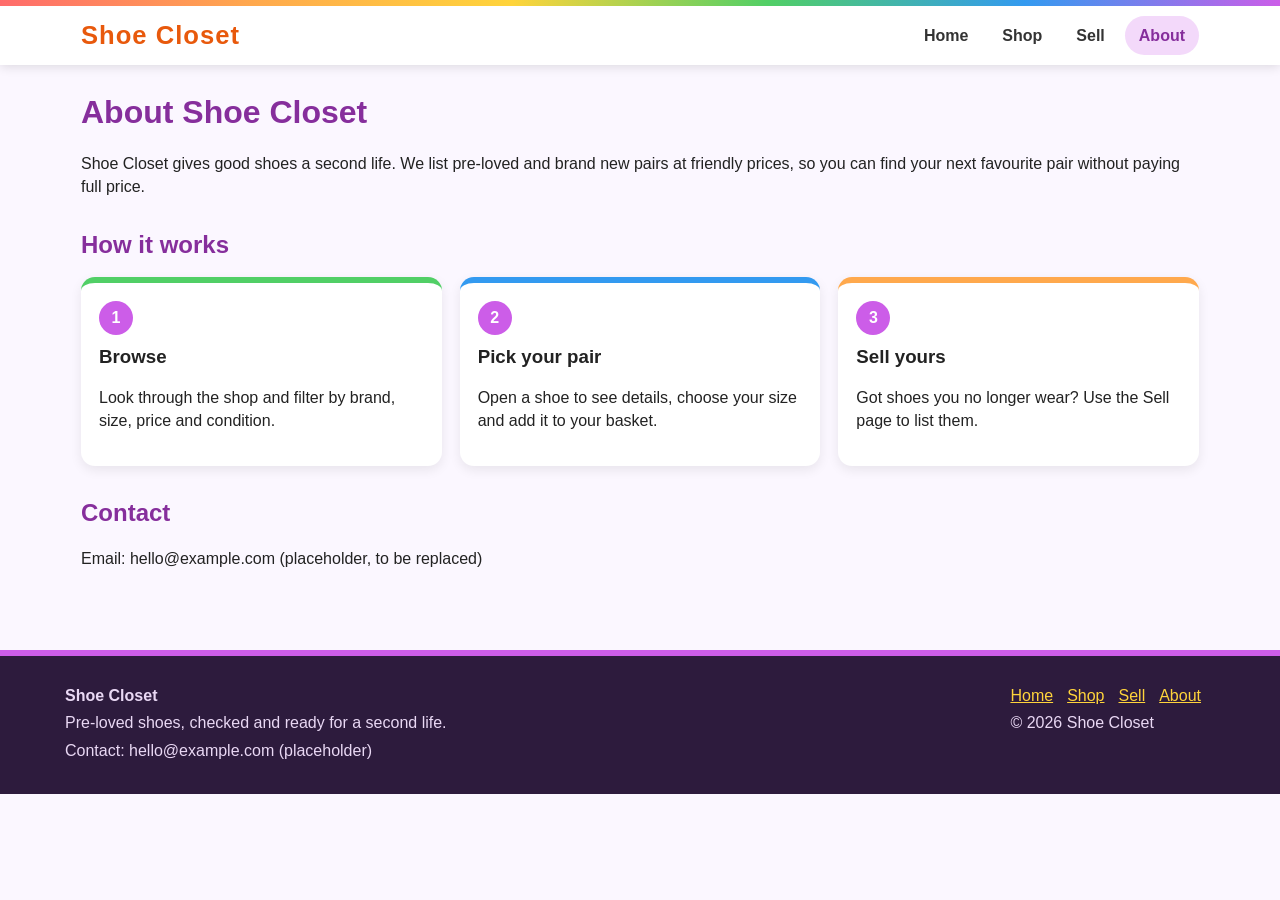
==== about.html @ 888c4c5b "Rebuild as a multi-page shoe shop with placeholder images Co-Authored-By: Claude Haiku 5.5 <noreply@" ====
<!DOCTYPE html>
<html lang="en">
<head>
  <meta charset="utf-8">
  <meta name="viewport" content="width=device-width, initial-scale=1">
  <title>About - Shoe Closet</title>
  <link rel="stylesheet" href="styles.css">
</head>
<body>
  <header class="site-header">
    <nav class="nav">
      <a class="logo" href="index.html">Shoe Closet</a>
      <ul>
        <li><a class="link" href="index.html">Home</a></li>
        <li><a class="link" href="shop.html">Shop</a></li>
        <li><a class="link" href="sell.html">Sell</a></li>
        <li><a class="link active" href="about.html">About</a></li>
      </ul>
    </nav>
  </header>

  <main class="wrap">
    <h1 class="page-title">About Shoe Closet</h1>
    <p>Shoe Closet gives good shoes a second life. We list pre-loved and brand new pairs at friendly prices, so you can find your next favourite pair without paying full price.</p>

    <h2 class="section">How it works</h2>
    <div class="steps">
      <div class="step"><span class="num">1</span><h3>Browse</h3><p>Look through the shop and filter by brand, size, price and condition.</p></div>
      <div class="step"><span class="num">2</span><h3>Pick your pair</h3><p>Open a shoe to see details, choose your size and add it to your basket.</p></div>
      <div class="step"><span class="num">3</span><h3>Sell yours</h3><p>Got shoes you no longer wear? Use the Sell page to list them.</p></div>
    </div>

    <h2 class="section">Contact</h2>
    <p>Email: hello@example.com (placeholder, to be replaced)</p>
  </main>

  <footer class="site-footer">
    <div class="inner">
      <div>
        <strong>Shoe Closet</strong>
        <p>Pre-loved shoes, checked and ready for a second life.</p>
        <p>Contact: hello@example.com (placeholder)</p>
      </div>
      <div>
        <a href="index.html">Home</a><a href="shop.html">Shop</a><a href="sell.html">Sell</a><a href="about.html">About</a>
        <p>&copy; 2026 Shoe Closet</p>
      </div>
    </div>
  </footer>

  <script src="shoes.js"></script>
</body>
</html>
---- styles.css ----
/* Shoe Closet - one stylesheet for every page. Bright, playful, shop-like. */
* { box-sizing: border-box; }
body { margin: 0; font-family: "Trebuchet MS", Arial, Helvetica, sans-serif; background: #fbf7ff; color: #222; line-height: 1.45; }
a { color: #862e9c; }
img { max-width: 100%; display: block; }
.wrap { max-width: 1150px; margin: 0 auto; padding: 24px 16px; }

/* Sticky top nav with rainbow strip */
.site-header { position: sticky; top: 0; z-index: 10; background: #fff; box-shadow: 0 2px 10px rgba(0,0,0,.12); border-top: 6px solid transparent; border-image: linear-gradient(90deg, #ff6b6b, #ffa94d, #ffd43b, #51cf66, #339af0, #cc5de8) 1; }
.nav { max-width: 1150px; margin: 0 auto; padding: 10px 16px; display: flex; align-items: center; justify-content: space-between; flex-wrap: wrap; gap: 8px; }
.logo { font-size: 1.6rem; font-weight: bold; text-decoration: none; color: #e8590c; letter-spacing: 1px; }
.nav ul { list-style: none; margin: 0; padding: 0; display: flex; gap: 6px; flex-wrap: wrap; }
.nav a.link { display: block; padding: 8px 14px; border-radius: 999px; text-decoration: none; color: #333; font-weight: bold; }
.nav a.link:hover, .nav a.active { background: #f3d9fa; color: #862e9c; }

/* Buttons */
.btn { display: inline-block; font: inherit; font-weight: bold; padding: 12px 26px; border: none; border-radius: 999px; background: linear-gradient(120deg, #ff6b6b, #cc5de8); color: #fff; text-decoration: none; cursor: pointer; box-shadow: 0 3px 8px rgba(0,0,0,.2); }
.btn:hover { transform: scale(1.04); }
.btn.light { background: #fff; color: #c2255c; }
.btn.green { background: #2b8a3e; }

/* Hero */
.hero { background: linear-gradient(120deg, #ff6b6b, #ffa94d, #ffd43b, #51cf66, #339af0, #cc5de8); color: #fff; text-align: center; padding: 70px 16px; }
.hero h1 { margin: 0 0 10px; font-size: 2.8rem; text-shadow: 2px 3px 0 rgba(0,0,0,.2); }
.hero p { margin: 0 0 22px; font-size: 1.2rem; }
.page-title { margin: 0 0 6px; color: #862e9c; }

/* Category tiles */
.tiles { display: grid; grid-template-columns: repeat(5, 1fr); gap: 14px; }
.tile { display: block; text-align: center; padding: 26px 8px; border-radius: 16px; color: #fff; font-weight: bold; font-size: 1.15rem; text-decoration: none; box-shadow: 0 4px 12px rgba(0,0,0,.12); }
.tile:hover { transform: translateY(-4px); }
.tile:nth-child(1) { background: #ff6b6b; } .tile:nth-child(2) { background: #ffa94d; }
.tile:nth-child(3) { background: #cc5de8; } .tile:nth-child(4) { background: #339af0; } .tile:nth-child(5) { background: #51cf66; }
h2.section { color: #862e9c; margin: 30px 0 14px; }

/* Cards */
.grid { display: grid; grid-template-columns: repeat(auto-fill, minmax(220px, 1fr)); gap: 20px; }
.card { display: block; background: #fff; border-top: 6px solid #ff6b6b; border-radius: 14px; padding: 12px; text-decoration: none; color: inherit; box-shadow: 0 4px 12px rgba(0,0,0,.08); transition: box-shadow .2s, transform .2s; }
.card:nth-child(4n+2) { border-top-color: #ffa94d; } .card:nth-child(4n+3) { border-top-color: #51cf66; } .card:nth-child(4n+4) { border-top-color: #339af0; }
.card:hover { box-shadow: 0 12px 24px rgba(0,0,0,.18); transform: translateY(-4px); }
.card .photo { aspect-ratio: 4 / 3; border-radius: 10px; overflow: hidden; background: #eee; }
.photo img { width: 100%; height: 100%; object-fit: cover; }
.card h3 { margin: 10px 0 2px; font-size: 1.02rem; color: #333; }
.card p { margin: 2px 0; font-size: .9rem; color: #555; }
.brand { color: #e8590c !important; font-weight: bold; }
.price { display: inline-block; margin-top: 6px; padding: 3px 12px; border-radius: 999px; background: #d3f9d8; color: #2b8a3e; font-weight: bold; font-size: 1.1rem; }
.badge { display: inline-block; padding: 2px 10px; border-radius: 999px; background: #e7f5ff; color: #1971c2; font-size: .85rem; font-weight: bold; }

/* Shop layout */
.shop { display: grid; grid-template-columns: 240px 1fr; gap: 24px; align-items: start; }
.filters { background: #fff; padding: 16px; border-radius: 14px; box-shadow: 0 4px 12px rgba(0,0,0,.08); border-top: 6px solid #cc5de8; }
.filters h3 { margin: 0 0 6px; }
.filters fieldset { border: none; padding: 0; margin: 0 0 16px; }
.filters legend { font-weight: bold; color: #862e9c; margin-bottom: 4px; padding: 0; }
.filters label { display: block; padding: 2px 0; }
.filters select, .filters input[type=range], .sortbar select { width: 100%; font: inherit; padding: 6px; }
.filters button { font: inherit; width: 100%; padding: 8px; border-radius: 999px; border: 2px solid #cc5de8; background: #fff; color: #862e9c; font-weight: bold; cursor: pointer; }
.sortbar { display: flex; justify-content: space-between; align-items: center; gap: 12px; margin-bottom: 14px; }
.sortbar select { width: auto; }
.empty { padding: 30px; background: #fff; border-radius: 14px; text-align: center; grid-column: 1 / -1; }

/* Product page */
.product { display: grid; grid-template-columns: 1fr 1fr; gap: 30px; }
.product .photo.big { aspect-ratio: 4 / 3; border-radius: 16px; overflow: hidden; box-shadow: 0 4px 16px rgba(0,0,0,.12); }
.product h1 { margin: 6px 0; color: #333; }
.product .price { font-size: 1.6rem; }
.sizes { display: flex; flex-wrap: wrap; gap: 8px; margin: 8px 0 18px; }
.size-btn { font: inherit; padding: 8px 14px; border: 2px solid #ccc; background: #fff; border-radius: 10px; cursor: pointer; }
.size-btn.selected { border-color: #862e9c; background: #f3d9fa; color: #862e9c; font-weight: bold; }
.note { font-size: .9rem; color: #666; }
.trust { list-style: none; padding: 0; margin: 18px 0 0; color: #2b8a3e; font-weight: bold; }

/* Info strips and steps */
.steps { display: grid; grid-template-columns: repeat(3, 1fr); gap: 18px; }
.step { background: #fff; padding: 18px; border-radius: 14px; border-top: 6px solid #51cf66; box-shadow: 0 4px 12px rgba(0,0,0,.08); }
.step:nth-child(2) { border-top-color: #339af0; } .step:nth-child(3) { border-top-color: #ffa94d; }
.step .num { display: inline-block; width: 34px; height: 34px; line-height: 34px; text-align: center; border-radius: 50%; background: #cc5de8; color: #fff; font-weight: bold; }

/* Sell form */
.add-form { display: grid; gap: 12px; max-width: 520px; background: #fff; padding: 22px; border-radius: 16px; box-shadow: 0 4px 12px rgba(0,0,0,.08); border-top: 6px solid #ffa94d; }
.add-form label { display: grid; gap: 4px; font-weight: bold; color: #862e9c; }
.add-form input, .add-form select, .add-form textarea, #output { font: inherit; padding: 8px; border: 2px solid #d0bfff; border-radius: 8px; }
#output { width: 100%; font-family: Consolas, monospace; }
#result { max-width: 520px; margin-top: 20px; }

/* Footer */
.site-footer { margin-top: 40px; background: #2d1b3d; color: #e9d8f4; padding: 28px 16px; border-top: 6px solid #cc5de8; }
.site-footer .inner { max-width: 1150px; margin: 0 auto; display: flex; flex-wrap: wrap; gap: 24px; justify-content: space-between; }
.site-footer a { color: #ffd43b; margin-right: 14px; }
.site-footer p { margin: 4px 0; }

/* Phones: sidebar stacks above the grid */
@media (max-width: 760px) {
  .shop, .product, .steps { grid-template-columns: 1fr; }
  .tiles { grid-template-columns: repeat(2, 1fr); }
  .hero h1 { font-size: 2rem; }
  .nav { justify-content: center; }
}

/* Extras */
.add-form .check { display: flex; align-items: center; gap: 8px; }
.add-form .check input { width: auto; }
.card .photo { display: flex; align-items: center; justify-content: center; }
.product .photo.big { background: #eee; }
.hero .btn.light { font-size: 1.1rem; }
.sortbar label { display: flex; align-items: center; gap: 8px; }
.card p.price { display: inline-block; }
.step h3 { margin: 8px 0 4px; }
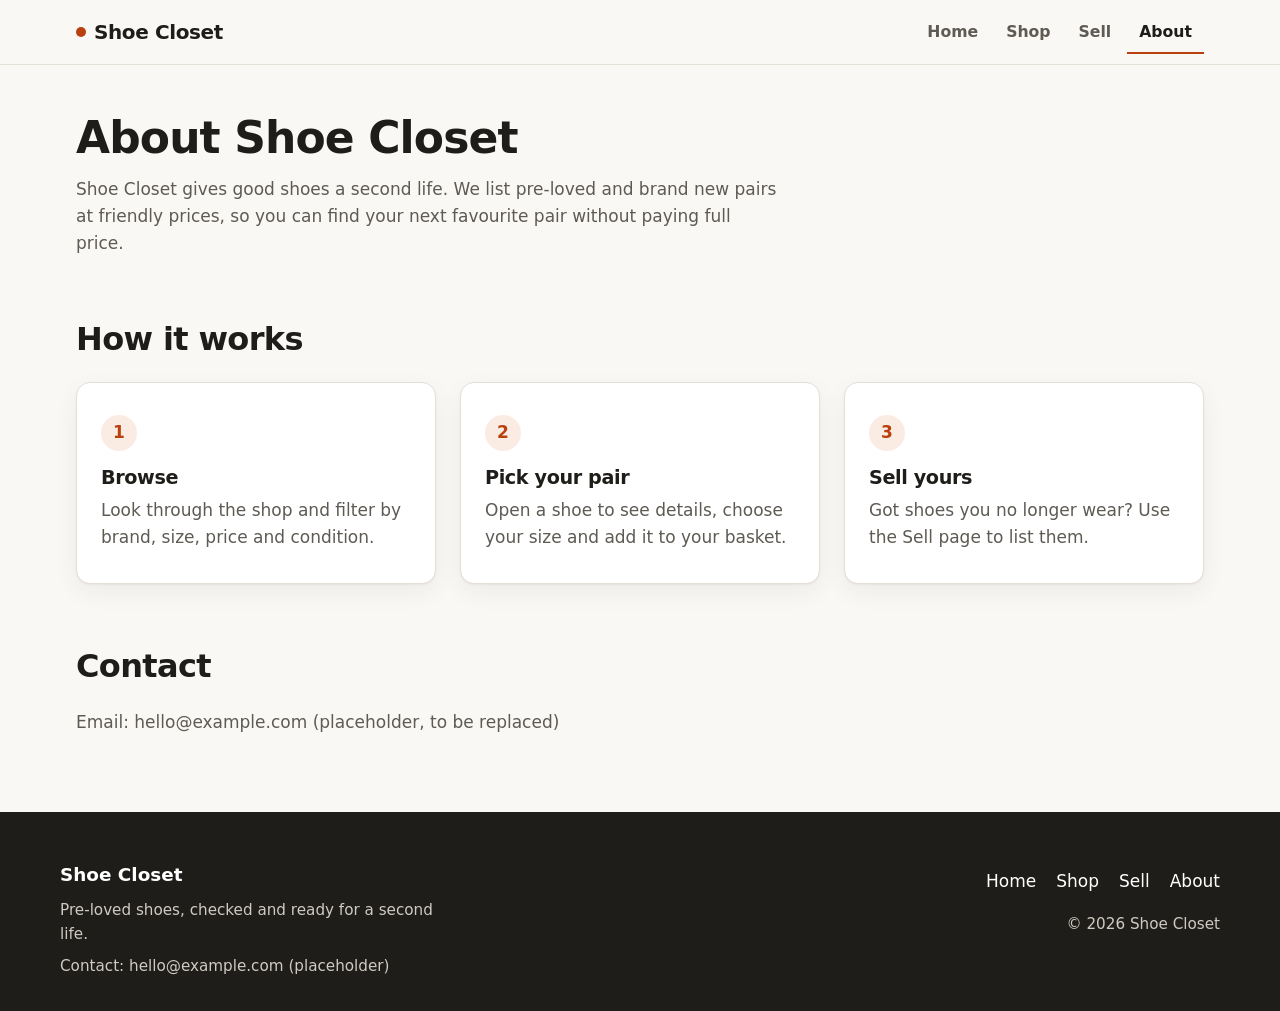
==== commit 92c41390: "Redesign Shoe Closet with a calmer, UI-friendly look Co-Authored-By: Claude Haiku 5.5 <noreply@anthr" ====
--- a/about.html
+++ b/about.html
@@ -4,6 +4,9 @@
   <meta charset="utf-8">
   <meta name="viewport" content="width=device-width, initial-scale=1">
   <title>About - Shoe Closet</title>
+  <link rel="icon" href="data:image/svg+xml,%3Csvg xmlns=%27http://www.w3.org/2000/svg%27 viewBox=%270 0 32 32%27%3E%3Ccircle cx=%2716%27 cy=%2716%27 r=%2712%27 fill=%27%23b9400f%27/%3E%3C/svg%3E">
+  <meta name="theme-color" content="#faf8f5">
+  <meta name="description" content="How Shoe Closet works and how to get in touch.">
   <link rel="stylesheet" href="styles.css">
 </head>
 <body>
--- a/styles.css
+++ b/styles.css
@@ -1,108 +1,194 @@
-/* Shoe Closet - one stylesheet for every page. Bright, playful, shop-like. */
+/* Shoe Closet - one stylesheet for every page.
+   Calm and professional: warm neutral base, one terracotta accent, system fonts (works offline). */
+:root {
+  --bg: #faf8f5;
+  --surface: #ffffff;
+  --sunken: #f1ede7;
+  --text: #1f1d1a;
+  --muted: #5e5a54;
+  --border: #e4dfd7;
+  --accent: #b9400f;
+  --accent-hover: #9a3409;
+  --accent-soft: #fbece3;
+  --dark: #1f1d1a;
+  --radius: 14px;
+  --shadow: 0 1px 2px rgb(31 29 26 / .05), 0 8px 24px rgb(31 29 26 / .06);
+  --font: system-ui, -apple-system, "Segoe UI", Roboto, "Helvetica Neue", Arial, sans-serif;
+}
+@media (prefers-color-scheme: dark) {
+  :root {
+    --bg: #151412; --surface: #1e1c1a; --sunken: #262421; --text: #f3f0ea; --muted: #b3ada3;
+    --border: #36332f; --accent: #e8743f; --accent-hover: #f08a5b; --accent-soft: #3a241a;
+    --shadow: 0 1px 2px rgb(0 0 0 / .3), 0 8px 24px rgb(0 0 0 / .3);
+  }
+  .btn, .btn.green { color: #1a0f08; }
+  .site-footer { background: #0e0d0c; }
+}
+
 * { box-sizing: border-box; }
-body { margin: 0; font-family: "Trebuchet MS", Arial, Helvetica, sans-serif; background: #fbf7ff; color: #222; line-height: 1.45; }
-a { color: #862e9c; }
+html { -webkit-text-size-adjust: 100%; }
+body { margin: 0; font-family: var(--font); font-size: 1.0625rem; line-height: 1.6; background: var(--bg); color: var(--text); }
+h1, h2, h3 { line-height: 1.15; letter-spacing: -.02em; margin: 0; }
+p { margin: 0 0 12px; }
+a { color: var(--accent); }
 img { max-width: 100%; display: block; }
-.wrap { max-width: 1150px; margin: 0 auto; padding: 24px 16px; }
+code { background: var(--sunken); padding: 2px 6px; border-radius: 6px; font-size: .92em; }
+:focus-visible { outline: 3px solid var(--accent); outline-offset: 2px; border-radius: 6px; }
 
-/* Sticky top nav with rainbow strip */
-.site-header { position: sticky; top: 0; z-index: 10; background: #fff; box-shadow: 0 2px 10px rgba(0,0,0,.12); border-top: 6px solid transparent; border-image: linear-gradient(90deg, #ff6b6b, #ffa94d, #ffd43b, #51cf66, #339af0, #cc5de8) 1; }
-.nav { max-width: 1150px; margin: 0 auto; padding: 10px 16px; display: flex; align-items: center; justify-content: space-between; flex-wrap: wrap; gap: 8px; }
-.logo { font-size: 1.6rem; font-weight: bold; text-decoration: none; color: #e8590c; letter-spacing: 1px; }
-.nav ul { list-style: none; margin: 0; padding: 0; display: flex; gap: 6px; flex-wrap: wrap; }
-.nav a.link { display: block; padding: 8px 14px; border-radius: 999px; text-decoration: none; color: #333; font-weight: bold; }
-.nav a.link:hover, .nav a.active { background: #f3d9fa; color: #862e9c; }
+.wrap { max-width: 1160px; margin: 0 auto; padding: 48px 16px 64px; }
+.wrap > p { max-width: 65ch; color: var(--muted); }
+
+/* Header */
+.site-header { position: sticky; top: 0; z-index: 10; background: color-mix(in srgb, var(--bg) 88%, transparent); -webkit-backdrop-filter: blur(12px); backdrop-filter: blur(12px); border-bottom: 1px solid var(--border); }
+.nav { max-width: 1160px; margin: 0 auto; padding: 8px 16px; min-height: 64px; display: flex; align-items: center; justify-content: space-between; gap: 12px; }
+.logo { font-size: 1.25rem; font-weight: 700; text-decoration: none; color: var(--text); letter-spacing: -.02em; display: inline-flex; align-items: center; gap: 8px; min-height: 44px; }
+.logo::before { content: ""; width: 10px; height: 10px; border-radius: 50%; background: var(--accent); }
+.nav ul { list-style: none; margin: 0; padding: 0; display: flex; gap: 4px; }
+.nav a.link { display: flex; align-items: center; min-height: 44px; padding: 0 12px; border-radius: 10px; text-decoration: none; color: var(--muted); font-weight: 600; font-size: .98rem; transition: color .2s, background .2s; }
+.nav a.link:hover { color: var(--text); background: var(--sunken); }
+.nav a.active { color: var(--text); box-shadow: inset 0 -2px 0 var(--accent); border-radius: 0; }
 
 /* Buttons */
-.btn { display: inline-block; font: inherit; font-weight: bold; padding: 12px 26px; border: none; border-radius: 999px; background: linear-gradient(120deg, #ff6b6b, #cc5de8); color: #fff; text-decoration: none; cursor: pointer; box-shadow: 0 3px 8px rgba(0,0,0,.2); }
-.btn:hover { transform: scale(1.04); }
-.btn.light { background: #fff; color: #c2255c; }
-.btn.green { background: #2b8a3e; }
+.btn { display: inline-flex; align-items: center; justify-content: center; min-height: 48px; font: inherit; font-weight: 600; padding: 12px 24px; border: 1px solid transparent; border-radius: 10px; background: var(--accent); color: #fff; text-decoration: none; cursor: pointer; transition: all .2s ease; }
+.btn:hover { background: var(--accent-hover); transform: translateY(-1px); }
+.btn.green { background: var(--accent); }
+.btn.light { background: var(--accent); }
+.btn.ghost { background: transparent; color: var(--text); border-color: var(--border); }
+.btn.ghost:hover { background: var(--sunken); }
 
 /* Hero */
-.hero { background: linear-gradient(120deg, #ff6b6b, #ffa94d, #ffd43b, #51cf66, #339af0, #cc5de8); color: #fff; text-align: center; padding: 70px 16px; }
-.hero h1 { margin: 0 0 10px; font-size: 2.8rem; text-shadow: 2px 3px 0 rgba(0,0,0,.2); }
-.hero p { margin: 0 0 22px; font-size: 1.2rem; }
-.page-title { margin: 0 0 6px; color: #862e9c; }
+.hero { max-width: 1160px; margin: 0 auto; padding: 64px 16px; display: grid; grid-template-columns: 1.1fr .9fr; gap: 48px; align-items: center; }
+.hero-text { max-width: 540px; }
+.eyebrow { display: inline-block; margin-bottom: 16px; padding: 4px 12px; border-radius: 999px; background: var(--accent-soft); color: var(--accent); font-size: .85rem; font-weight: 600; }
+.hero h1 { font-size: clamp(2.5rem, 6vw, 4.25rem); letter-spacing: -.03em; margin-bottom: 16px; }
+.hero p { font-size: 1.2rem; color: var(--muted); margin-bottom: 32px; max-width: 46ch; }
+.hero-actions { display: flex; flex-wrap: wrap; gap: 12px; }
+.hero-visual { background: var(--sunken); border: 1px solid var(--border); border-radius: 24px; aspect-ratio: 1 / 1; display: flex; align-items: center; justify-content: center; overflow: hidden; }
+.hero-visual img { width: 100%; height: 100%; object-fit: cover; }
+
+/* Trust strip */
+.trust-strip { border-block: 1px solid var(--border); background: var(--surface); }
+.trust-strip ul { max-width: 1160px; margin: 0 auto; padding: 24px 16px; list-style: none; display: grid; grid-template-columns: repeat(3, 1fr); gap: 24px; }
+.trust-strip li { display: flex; flex-direction: column; font-size: .95rem; color: var(--muted); }
+.trust-strip strong { color: var(--text); font-size: 1rem; }
+
+.page-title { font-size: clamp(2rem, 4.5vw, 2.75rem); margin: 0 0 12px; }
+h2.section { font-size: clamp(1.5rem, 3vw, 2rem); margin: 64px 0 24px; }
+.wrap > h2.section:first-child { margin-top: 0; }
 
 /* Category tiles */
-.tiles { display: grid; grid-template-columns: repeat(5, 1fr); gap: 14px; }
-.tile { display: block; text-align: center; padding: 26px 8px; border-radius: 16px; color: #fff; font-weight: bold; font-size: 1.15rem; text-decoration: none; box-shadow: 0 4px 12px rgba(0,0,0,.12); }
-.tile:hover { transform: translateY(-4px); }
-.tile:nth-child(1) { background: #ff6b6b; } .tile:nth-child(2) { background: #ffa94d; }
-.tile:nth-child(3) { background: #cc5de8; } .tile:nth-child(4) { background: #339af0; } .tile:nth-child(5) { background: #51cf66; }
-h2.section { color: #862e9c; margin: 30px 0 14px; }
+.tiles { display: grid; grid-template-columns: repeat(5, 1fr); gap: 16px; }
+.tile { display: flex; align-items: center; justify-content: space-between; min-height: 72px; padding: 16px 20px; background: var(--surface); border: 1px solid var(--border); border-radius: var(--radius); color: var(--text); font-weight: 600; text-decoration: none; transition: all .2s ease; }
+.tile::after { content: "\2192"; color: var(--accent); transition: transform .2s; }
+.tile:hover { border-color: var(--accent); box-shadow: var(--shadow); transform: translateY(-2px); }
+.tile:hover::after { transform: translateX(3px); }
 
-/* Cards */
-.grid { display: grid; grid-template-columns: repeat(auto-fill, minmax(220px, 1fr)); gap: 20px; }
-.card { display: block; background: #fff; border-top: 6px solid #ff6b6b; border-radius: 14px; padding: 12px; text-decoration: none; color: inherit; box-shadow: 0 4px 12px rgba(0,0,0,.08); transition: box-shadow .2s, transform .2s; }
-.card:nth-child(4n+2) { border-top-color: #ffa94d; } .card:nth-child(4n+3) { border-top-color: #51cf66; } .card:nth-child(4n+4) { border-top-color: #339af0; }
-.card:hover { box-shadow: 0 12px 24px rgba(0,0,0,.18); transform: translateY(-4px); }
-.card .photo { aspect-ratio: 4 / 3; border-radius: 10px; overflow: hidden; background: #eee; }
+/* Cards (markup is built by script.js) */
+.grid { display: grid; grid-template-columns: repeat(auto-fill, minmax(230px, 1fr)); gap: 24px; }
+.card { display: flex; flex-direction: column; background: var(--surface); border: 1px solid var(--border); border-radius: var(--radius); padding: 12px 12px 16px; text-decoration: none; color: inherit; box-shadow: var(--shadow); transition: transform .2s ease, border-color .2s ease; }
+.card:hover { transform: translateY(-3px); border-color: var(--accent); }
+.card .photo { order: 0; aspect-ratio: 4 / 3; border-radius: 10px; overflow: hidden; background: var(--sunken); display: flex; align-items: center; justify-content: center; color: var(--muted); font-size: .9rem; margin-bottom: 12px; }
 .photo img { width: 100%; height: 100%; object-fit: cover; }
-.card h3 { margin: 10px 0 2px; font-size: 1.02rem; color: #333; }
-.card p { margin: 2px 0; font-size: .9rem; color: #555; }
-.brand { color: #e8590c !important; font-weight: bold; }
-.price { display: inline-block; margin-top: 6px; padding: 3px 12px; border-radius: 999px; background: #d3f9d8; color: #2b8a3e; font-weight: bold; font-size: 1.1rem; }
-.badge { display: inline-block; padding: 2px 10px; border-radius: 999px; background: #e7f5ff; color: #1971c2; font-size: .85rem; font-weight: bold; }
+.card .brand { order: 1; margin: 0 4px 2px; font-size: .78rem; text-transform: uppercase; letter-spacing: .08em; color: var(--muted); font-weight: 600; }
+.card h3 { order: 2; margin: 0 4px 4px; font-size: 1.05rem; letter-spacing: -.01em; color: var(--text); }
+.card p { order: 3; margin: 0 4px; font-size: .9rem; color: var(--muted); }
+.card p.price { order: 4; margin: 12px 4px 0; padding: 0; background: none; color: var(--text); font-size: 1.3rem; font-weight: 700; }
+.brand { font-weight: 600; }
+
+.badge { display: inline-block; padding: 4px 12px; border-radius: 999px; background: var(--accent-soft); color: var(--accent); font-size: .85rem; font-weight: 600; }
 
 /* Shop layout */
-.shop { display: grid; grid-template-columns: 240px 1fr; gap: 24px; align-items: start; }
-.filters { background: #fff; padding: 16px; border-radius: 14px; box-shadow: 0 4px 12px rgba(0,0,0,.08); border-top: 6px solid #cc5de8; }
-.filters h3 { margin: 0 0 6px; }
-.filters fieldset { border: none; padding: 0; margin: 0 0 16px; }
-.filters legend { font-weight: bold; color: #862e9c; margin-bottom: 4px; padding: 0; }
-.filters label { display: block; padding: 2px 0; }
-.filters select, .filters input[type=range], .sortbar select { width: 100%; font: inherit; padding: 6px; }
-.filters button { font: inherit; width: 100%; padding: 8px; border-radius: 999px; border: 2px solid #cc5de8; background: #fff; color: #862e9c; font-weight: bold; cursor: pointer; }
-.sortbar { display: flex; justify-content: space-between; align-items: center; gap: 12px; margin-bottom: 14px; }
-.sortbar select { width: auto; }
-.empty { padding: 30px; background: #fff; border-radius: 14px; text-align: center; grid-column: 1 / -1; }
+.shop { display: grid; grid-template-columns: 260px 1fr; gap: 32px; align-items: start; margin-top: 32px; }
+.filters { position: sticky; top: 84px; background: var(--surface); padding: 24px; border-radius: var(--radius); border: 1px solid var(--border); }
+.filters h3 { font-size: 1.1rem; margin: 0 0 16px; }
+.filters fieldset { border: 0; border-top: 1px solid var(--border); padding: 16px 0 0; margin: 0 0 16px; min-width: 0; }
+.filters legend { font-weight: 600; font-size: .85rem; text-transform: uppercase; letter-spacing: .06em; color: var(--muted); padding: 0 8px 0 0; float: left; width: 100%; margin-bottom: 8px; }
+.filters legend + * { clear: both; }
+.filters label { display: flex; align-items: center; gap: 8px; min-height: 36px; cursor: pointer; }
+.filters input[type=checkbox], .add-form .check input { width: 18px; height: 18px; accent-color: var(--accent); flex: none; }
+.filters input[type=range] { width: 100%; accent-color: var(--accent); }
+select, .add-form input, .add-form textarea, #output { font: inherit; color: var(--text); background: var(--surface); border: 1px solid var(--border); border-radius: 10px; padding: 10px 12px; min-height: 44px; }
+.filters select { width: 100%; }
+.filters button { font: inherit; font-weight: 600; width: 100%; min-height: 44px; border-radius: 10px; border: 1px solid var(--border); background: transparent; color: var(--text); cursor: pointer; transition: all .2s; }
+.filters button:hover { background: var(--sunken); }
+.sortbar { display: flex; justify-content: space-between; align-items: center; gap: 12px; margin-bottom: 24px; padding-bottom: 16px; border-bottom: 1px solid var(--border); }
+#count { font-weight: 600; }
+.sortbar label { display: flex; align-items: center; gap: 8px; color: var(--muted); font-size: .95rem; }
+.empty { padding: 48px 24px; background: var(--surface); border: 1px dashed var(--border); border-radius: var(--radius); text-align: center; grid-column: 1 / -1; color: var(--muted); }
 
 /* Product page */
-.product { display: grid; grid-template-columns: 1fr 1fr; gap: 30px; }
-.product .photo.big { aspect-ratio: 4 / 3; border-radius: 16px; overflow: hidden; box-shadow: 0 4px 16px rgba(0,0,0,.12); }
-.product h1 { margin: 6px 0; color: #333; }
-.product .price { font-size: 1.6rem; }
-.sizes { display: flex; flex-wrap: wrap; gap: 8px; margin: 8px 0 18px; }
-.size-btn { font: inherit; padding: 8px 14px; border: 2px solid #ccc; background: #fff; border-radius: 10px; cursor: pointer; }
-.size-btn.selected { border-color: #862e9c; background: #f3d9fa; color: #862e9c; font-weight: bold; }
-.note { font-size: .9rem; color: #666; }
-.trust { list-style: none; padding: 0; margin: 18px 0 0; color: #2b8a3e; font-weight: bold; }
+.product { display: grid; grid-template-columns: 1.1fr .9fr; gap: 48px; align-items: start; }
+.product .photo.big { aspect-ratio: 4 / 3; border-radius: 20px; overflow: hidden; background: var(--sunken); border: 1px solid var(--border); display: flex; align-items: center; justify-content: center; color: var(--muted); }
+.product .brand { margin: 0 0 8px; font-size: .85rem; text-transform: uppercase; letter-spacing: .08em; color: var(--muted); }
+.product h1 { font-size: clamp(1.75rem, 4vw, 2.5rem); margin-bottom: 12px; }
+.product .price { font-size: 2rem; font-weight: 700; margin-bottom: 12px; }
+.product .info > p { color: var(--muted); }
+.product .info > p.price { color: var(--text); }
+.product .info > strong { display: block; margin-top: 24px; }
+.sizes { display: flex; flex-wrap: wrap; gap: 8px; margin: 12px 0 24px; }
+.size-btn { font: inherit; min-width: 64px; min-height: 44px; padding: 8px 16px; border: 1px solid var(--border); background: var(--surface); color: var(--text); border-radius: 10px; cursor: pointer; transition: all .2s; }
+.size-btn:hover { border-color: var(--text); }
+.size-btn.selected { border-color: var(--accent); background: var(--accent-soft); color: var(--accent); font-weight: 600; box-shadow: inset 0 0 0 1px var(--accent); }
+.product .btn { width: 100%; }
+.note { font-size: .9rem; color: var(--muted); margin-top: 8px; }
+.trust { list-style: none; padding: 24px 0 0; margin: 24px 0 0; border-top: 1px solid var(--border); color: var(--muted); display: grid; gap: 8px; font-size: .95rem; }
+#related-wrap { margin-top: 32px; }
 
-/* Info strips and steps */
-.steps { display: grid; grid-template-columns: repeat(3, 1fr); gap: 18px; }
-.step { background: #fff; padding: 18px; border-radius: 14px; border-top: 6px solid #51cf66; box-shadow: 0 4px 12px rgba(0,0,0,.08); }
-.step:nth-child(2) { border-top-color: #339af0; } .step:nth-child(3) { border-top-color: #ffa94d; }
-.step .num { display: inline-block; width: 34px; height: 34px; line-height: 34px; text-align: center; border-radius: 50%; background: #cc5de8; color: #fff; font-weight: bold; }
+/* Steps */
+.steps { display: grid; grid-template-columns: repeat(3, 1fr); gap: 24px; }
+.step { background: var(--surface); padding: 32px 24px; border-radius: var(--radius); border: 1px solid var(--border); box-shadow: var(--shadow); }
+.step .num { display: inline-flex; align-items: center; justify-content: center; width: 36px; height: 36px; border-radius: 50%; background: var(--accent-soft); color: var(--accent); font-weight: 700; margin-bottom: 16px; }
+.step h3 { font-size: 1.2rem; margin-bottom: 8px; }
+.step p { color: var(--muted); margin: 0; }
 
 /* Sell form */
-.add-form { display: grid; gap: 12px; max-width: 520px; background: #fff; padding: 22px; border-radius: 16px; box-shadow: 0 4px 12px rgba(0,0,0,.08); border-top: 6px solid #ffa94d; }
-.add-form label { display: grid; gap: 4px; font-weight: bold; color: #862e9c; }
-.add-form input, .add-form select, .add-form textarea, #output { font: inherit; padding: 8px; border: 2px solid #d0bfff; border-radius: 8px; }
-#output { width: 100%; font-family: Consolas, monospace; }
-#result { max-width: 520px; margin-top: 20px; }
+.add-form { display: grid; gap: 16px; max-width: 560px; margin-top: 32px; background: var(--surface); padding: 32px; border-radius: var(--radius); border: 1px solid var(--border); box-shadow: var(--shadow); }
+.add-form label { display: grid; gap: 6px; font-weight: 600; font-size: .95rem; }
+.add-form input, .add-form select, .add-form textarea { font-weight: 400; width: 100%; }
+.add-form input::placeholder, .add-form textarea::placeholder { color: #8a857d; }
+.add-form .check { display: flex; align-items: center; gap: 8px; }
+.add-form .check input { width: 18px; }
+#output { width: 100%; font-family: Consolas, "SF Mono", monospace; font-size: .9rem; margin: 12px 0; }
+#result { max-width: 560px; margin-top: 32px; }
+#result h2 { font-size: 1.5rem; margin-bottom: 8px; }
 
 /* Footer */
-.site-footer { margin-top: 40px; background: #2d1b3d; color: #e9d8f4; padding: 28px 16px; border-top: 6px solid #cc5de8; }
-.site-footer .inner { max-width: 1150px; margin: 0 auto; display: flex; flex-wrap: wrap; gap: 24px; justify-content: space-between; }
-.site-footer a { color: #ffd43b; margin-right: 14px; }
-.site-footer p { margin: 4px 0; }
+.site-footer { background: var(--dark); color: #cfcac2; padding: 48px 16px 32px; }
+.site-footer .inner { max-width: 1160px; margin: 0 auto; display: flex; flex-wrap: wrap; gap: 32px; justify-content: space-between; }
+.site-footer strong { color: #fff; font-size: 1.15rem; }
+.site-footer p { margin: 8px 0 0; max-width: 40ch; font-size: .95rem; }
+.site-footer a { color: #fff; margin-right: 20px; text-decoration: none; display: inline-block; padding: 8px 0; }
+.site-footer a:hover { text-decoration: underline; }
+.site-footer .inner > div:last-child { text-align: right; }
+.site-footer .inner > div:last-child a { margin: 0 0 0 20px; }
 
-/* Phones: sidebar stacks above the grid */
+@media (prefers-reduced-motion: reduce) { * { transition: none !important; } }
+
+/* Tablet and phones */
+@media (max-width: 900px) {
+  .tiles { grid-template-columns: repeat(3, 1fr); }
+  .hero { grid-template-columns: 1fr; gap: 32px; padding: 48px 16px; }
+  .hero-visual { max-width: 420px; aspect-ratio: 4 / 3; }
+}
 @media (max-width: 760px) {
-  .shop, .product, .steps { grid-template-columns: 1fr; }
+  .wrap { padding: 32px 16px 48px; }
+  .shop, .product, .steps { grid-template-columns: 1fr; gap: 24px; }
+  .filters { position: static; }
+  .trust-strip ul { grid-template-columns: 1fr; gap: 12px; }
   .tiles { grid-template-columns: repeat(2, 1fr); }
-  .hero h1 { font-size: 2rem; }
-  .nav { justify-content: center; }
+  h2.section { margin-top: 48px; }
+  .grid { grid-template-columns: repeat(2, 1fr); gap: 12px; }
+  .card { padding: 8px 8px 12px; }
+  .card h3 { font-size: .95rem; }
+  .card p { font-size: .82rem; }
+  .card p.price { font-size: 1.15rem; }
+  .add-form { padding: 20px; }
+  .site-footer .inner > div:last-child { text-align: left; }
+  .site-footer .inner > div:last-child a { margin: 0 20px 0 0; }
+  .nav a.link { padding: 0 8px; font-size: .92rem; }
+  .sortbar { flex-wrap: wrap; }
 }
-
-/* Extras */
-.add-form .check { display: flex; align-items: center; gap: 8px; }
-.add-form .check input { width: auto; }
-.card .photo { display: flex; align-items: center; justify-content: center; }
-.product .photo.big { background: #eee; }
-.hero .btn.light { font-size: 1.1rem; }
-.sortbar label { display: flex; align-items: center; gap: 8px; }
-.card p.price { display: inline-block; }
-.step h3 { margin: 8px 0 4px; }
+@media (max-width: 400px) {
+  .logo { font-size: 1.1rem; }
+  .nav a.link { padding: 0 6px; font-size: .88rem; }
+}
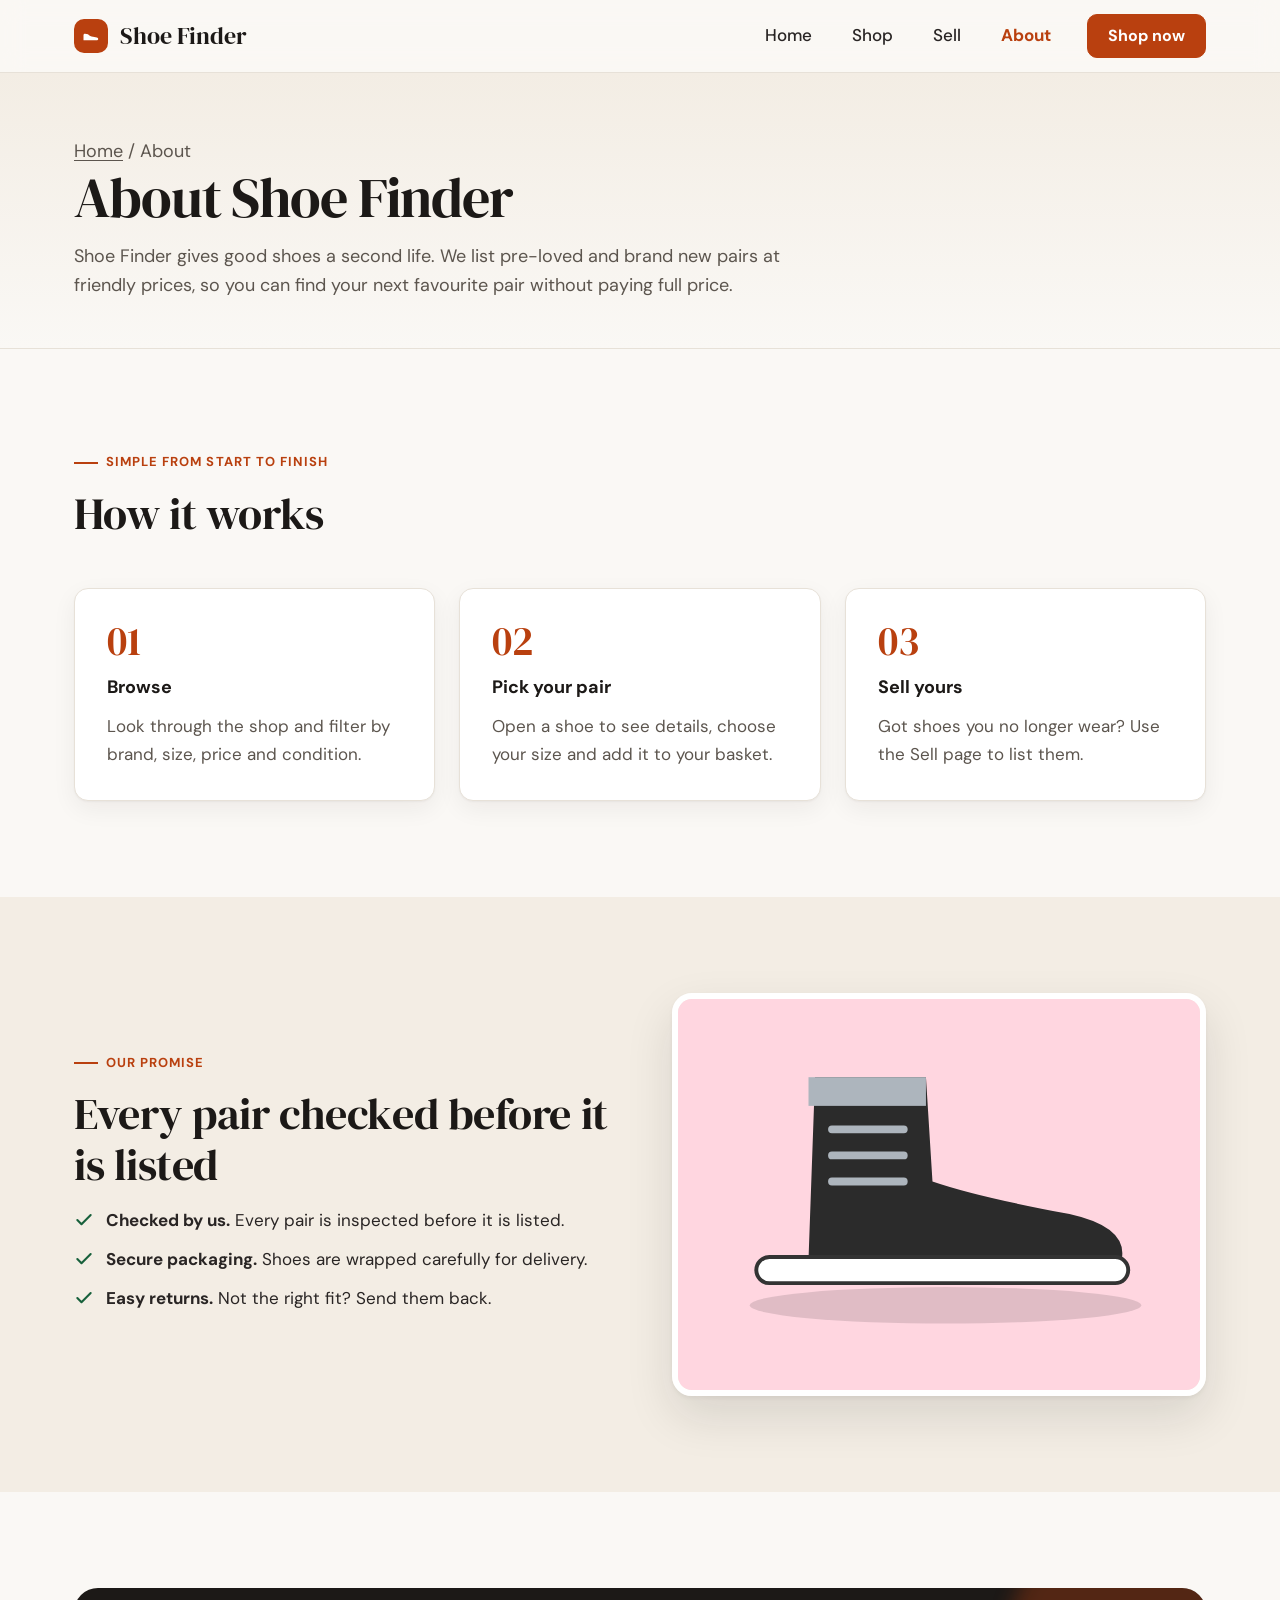
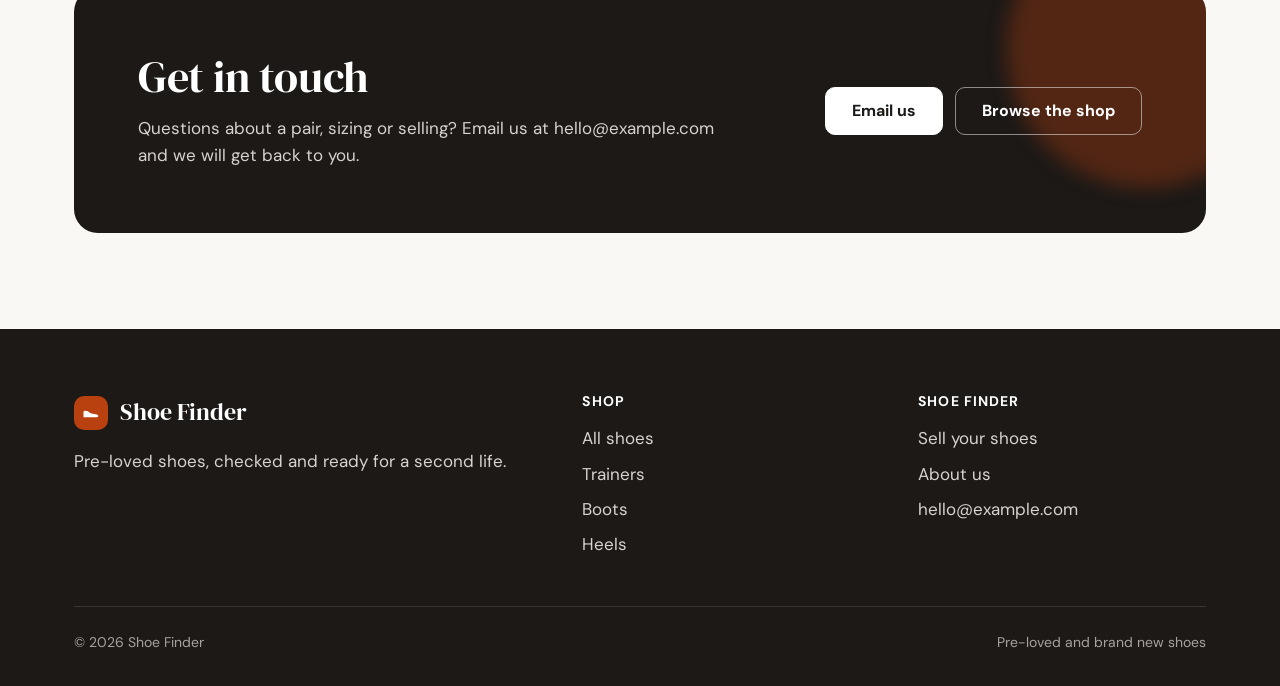
==== commit 463ffd7d: "Redesign Shoe Finder site with a professional look Co-Authored-By: Claude Haiku 5.5 <noreply@anthrop" ====
--- a/about.html
+++ b/about.html
@@ -3,54 +3,129 @@
 <head>
   <meta charset="utf-8">
   <meta name="viewport" content="width=device-width, initial-scale=1">
-  <title>About - Shoe Closet</title>
-  <link rel="icon" href="data:image/svg+xml,%3Csvg xmlns=%27http://www.w3.org/2000/svg%27 viewBox=%270 0 32 32%27%3E%3Ccircle cx=%2716%27 cy=%2716%27 r=%2712%27 fill=%27%23b9400f%27/%3E%3C/svg%3E">
+  <title>About - Shoe Finder</title>
+  <meta name="description" content="How Shoe Finder works and how to get in touch.">
+  <meta property="og:title" content="About Shoe Finder">
+  <meta property="og:description" content="How Shoe Finder works and how to get in touch.">
+  <meta property="og:type" content="website">
+  <meta property="og:image" content="images/shoe-1.svg">
   <meta name="theme-color" content="#faf8f5">
-  <meta name="description" content="How Shoe Closet works and how to get in touch.">
+  <link rel="icon" href="data:image/svg+xml,%3Csvg xmlns=%27http://www.w3.org/2000/svg%27 viewBox=%270 0 32 32%27%3E%3Crect width=%2732%27 height=%2732%27 rx=%278%27 fill=%27%23b9400f%27/%3E%3Cpath d=%27M7 21v-7c0-1 1-2 2-2l4 .5c2 2 4 3 7 3.5l4 1c2 .5 2 3 0 4z%27 fill=%27%23fff%27/%3E%3C/svg%3E">
+  <link rel="preconnect" href="https://fonts.googleapis.com">
+  <link rel="preconnect" href="https://fonts.gstatic.com" crossorigin>
   <link rel="stylesheet" href="styles.css">
 </head>
 <body>
+  <a class="skip" href="#main">Skip to content</a>
+
   <header class="site-header">
-    <nav class="nav">
-      <a class="logo" href="index.html">Shoe Closet</a>
-      <ul>
-        <li><a class="link" href="index.html">Home</a></li>
-        <li><a class="link" href="shop.html">Shop</a></li>
-        <li><a class="link" href="sell.html">Sell</a></li>
-        <li><a class="link active" href="about.html">About</a></li>
+    <nav class="nav container" aria-label="Main">
+      <a class="logo" href="index.html">
+        <span class="logo-mark" aria-hidden="true"><svg width="20" height="20" viewBox="0 0 24 24" fill="currentColor"><path d="M3 17v-6c0-1 .8-1.7 1.8-1.6l3.6.4c1.6 1.8 3.6 2.8 6 3.2l4.6.9c2 .4 2.4 3.1.4 3.1z"/></svg></span>
+        Shoe Finder
+      </a>
+      <button class="menu-btn" type="button" aria-expanded="false" aria-controls="nav-links" aria-label="Open menu">
+        <svg width="22" height="22" viewBox="0 0 24 24" fill="none" stroke="currentColor" stroke-width="2" stroke-linecap="round"><path d="M4 7h16M4 12h16M4 17h16"/></svg>
+      </button>
+      <ul class="nav-links" id="nav-links">
+        <li><a href="index.html">Home</a></li>
+        <li><a href="shop.html">Shop</a></li>
+        <li><a href="sell.html">Sell</a></li>
+        <li><a href="about.html" aria-current="page">About</a></li>
+        <li><a class="btn" href="shop.html">Shop now</a></li>
       </ul>
     </nav>
   </header>
 
-  <main class="wrap">
-    <h1 class="page-title">About Shoe Closet</h1>
-    <p>Shoe Closet gives good shoes a second life. We list pre-loved and brand new pairs at friendly prices, so you can find your next favourite pair without paying full price.</p>
+  <main id="main">
+    <section class="page-head">
+      <div class="container">
+        <p class="crumbs"><a href="index.html">Home</a> / About</p>
+        <h1>About Shoe Finder</h1>
+        <p>Shoe Finder gives good shoes a second life. We list pre-loved and brand new pairs at friendly prices, so you can find your next favourite pair without paying full price.</p>
+      </div>
+    </section>
 
-    <h2 class="section">How it works</h2>
-    <div class="steps">
-      <div class="step"><span class="num">1</span><h3>Browse</h3><p>Look through the shop and filter by brand, size, price and condition.</p></div>
-      <div class="step"><span class="num">2</span><h3>Pick your pair</h3><p>Open a shoe to see details, choose your size and add it to your basket.</p></div>
-      <div class="step"><span class="num">3</span><h3>Sell yours</h3><p>Got shoes you no longer wear? Use the Sell page to list them.</p></div>
-    </div>
+    <section class="section">
+      <div class="container">
+        <div class="section-head reveal">
+          <div>
+            <span class="eyebrow">Simple from start to finish</span>
+            <h2>How it works</h2>
+          </div>
+        </div>
+        <div class="steps reveal">
+          <div class="step"><span class="num">01</span><h3>Browse</h3><p>Look through the shop and filter by brand, size, price and condition.</p></div>
+          <div class="step"><span class="num">02</span><h3>Pick your pair</h3><p>Open a shoe to see details, choose your size and add it to your basket.</p></div>
+          <div class="step"><span class="num">03</span><h3>Sell yours</h3><p>Got shoes you no longer wear? Use the Sell page to list them.</p></div>
+        </div>
+      </div>
+    </section>
 
-    <h2 class="section">Contact</h2>
-    <p>Email: hello@example.com (placeholder, to be replaced)</p>
+    <section class="section sand">
+      <div class="container split">
+        <div class="reveal">
+          <span class="eyebrow">Our promise</span>
+          <h2 class="title-lg">Every pair checked before it is listed</h2>
+          <ul class="checks">
+            <li><svg width="20" height="20" viewBox="0 0 24 24" fill="none" stroke="currentColor" stroke-width="2.5" stroke-linecap="round" stroke-linejoin="round" aria-hidden="true"><path d="M20 6 9 17l-5-5"/></svg><span><strong>Checked by us.</strong> Every pair is inspected before it is listed.</span></li>
+            <li><svg width="20" height="20" viewBox="0 0 24 24" fill="none" stroke="currentColor" stroke-width="2.5" stroke-linecap="round" stroke-linejoin="round" aria-hidden="true"><path d="M20 6 9 17l-5-5"/></svg><span><strong>Secure packaging.</strong> Shoes are wrapped carefully for delivery.</span></li>
+            <li><svg width="20" height="20" viewBox="0 0 24 24" fill="none" stroke="currentColor" stroke-width="2.5" stroke-linecap="round" stroke-linejoin="round" aria-hidden="true"><path d="M20 6 9 17l-5-5"/></svg><span><strong>Easy returns.</strong> Not the right fit? Send them back.</span></li>
+          </ul>
+        </div>
+        <div class="split-art reveal"><img src="images/shoe-6.svg" alt="A black Chelsea boot, hardly worn"></div>
+      </div>
+    </section>
+
+    <section class="section" id="contact">
+      <div class="container">
+        <div class="cta reveal">
+          <div>
+            <h2>Get in touch</h2>
+            <p>Questions about a pair, sizing or selling? Email us at hello@example.com and we will get back to you.</p>
+          </div>
+          <div class="actions">
+            <a class="btn light" href="mailto:hello@example.com">Email us</a>
+            <a class="btn ghost" href="shop.html">Browse the shop</a>
+          </div>
+        </div>
+      </div>
+    </section>
   </main>
 
-  <footer class="site-footer">
-    <div class="inner">
-      <div>
-        <strong>Shoe Closet</strong>
-        <p>Pre-loved shoes, checked and ready for a second life.</p>
-        <p>Contact: hello@example.com (placeholder)</p>
+  <footer class="site-footer" style="margin-top:0">
+    <div class="container">
+      <div class="footer-grid">
+        <div class="footer-about">
+          <a class="logo" href="index.html"><span class="logo-mark" aria-hidden="true"><svg width="20" height="20" viewBox="0 0 24 24" fill="currentColor"><path d="M3 17v-6c0-1 .8-1.7 1.8-1.6l3.6.4c1.6 1.8 3.6 2.8 6 3.2l4.6.9c2 .4 2.4 3.1.4 3.1z"/></svg></span>Shoe Finder</a>
+          <p>Pre-loved shoes, checked and ready for a second life.</p>
+        </div>
+        <div>
+          <h3>Shop</h3>
+          <ul>
+            <li><a href="shop.html">All shoes</a></li>
+            <li><a href="shop.html?category=Trainers">Trainers</a></li>
+            <li><a href="shop.html?category=Boots">Boots</a></li>
+            <li><a href="shop.html?category=Heels">Heels</a></li>
+          </ul>
+        </div>
+        <div>
+          <h3>Shoe Finder</h3>
+          <ul>
+            <li><a href="sell.html">Sell your shoes</a></li>
+            <li><a href="about.html">About us</a></li>
+            <li><a href="mailto:hello@example.com">hello@example.com</a></li>
+          </ul>
+        </div>
       </div>
-      <div>
-        <a href="index.html">Home</a><a href="shop.html">Shop</a><a href="sell.html">Sell</a><a href="about.html">About</a>
-        <p>&copy; 2026 Shoe Closet</p>
+      <div class="footer-bottom">
+        <span>&copy; <span data-year>2026</span> Shoe Finder</span>
+        <span>Pre-loved and brand new shoes</span>
       </div>
     </div>
   </footer>
 
   <script src="shoes.js"></script>
+  <script src="site.js"></script>
 </body>
-</html>+</html>
--- a/styles.css
+++ b/styles.css
@@ -1,194 +1,401 @@
-/* Shoe Closet - one stylesheet for every page.
-   Calm and professional: warm neutral base, one terracotta accent, system fonts (works offline). */
+/* Shoe Finder redesign
+   Direction: a warm, trustworthy resale boutique. Warm off-white paper, deep ink text,
+   one terracotta accent, a forest green for prices and "checked" signals.
+   Fonts: DM Serif Display (headings) + DM Sans (body), with system fallbacks. */
+@import url("https://fonts.googleapis.com/css2?family=DM+Sans:opsz,wght@9..40,400;9..40,500;9..40,700&family=DM+Serif+Display&display=swap");
+
 :root {
   --bg: #faf8f5;
   --surface: #ffffff;
-  --sunken: #f1ede7;
-  --text: #1f1d1a;
-  --muted: #5e5a54;
-  --border: #e4dfd7;
+  --sand: #f3ede4;
+  --ink: #1c1917;
+  --text: #292524;
+  --muted: #5c554e;
+  --border: #e7e1d8;
   --accent: #b9400f;
   --accent-hover: #9a3409;
-  --accent-soft: #fbece3;
-  --dark: #1f1d1a;
+  --accent-soft: #fbe9df;
+  --green: #17603b;
+  --green-soft: #e2f2e8;
+  --on-accent: #ffffff;
+
+  --s1: 4px; --s2: 8px; --s3: 12px; --s4: 16px; --s5: 24px; --s6: 32px; --s7: 48px; --s8: 64px; --s9: 96px; --s10: 128px;
+
   --radius: 14px;
-  --shadow: 0 1px 2px rgb(31 29 26 / .05), 0 8px 24px rgb(31 29 26 / .06);
-  --font: system-ui, -apple-system, "Segoe UI", Roboto, "Helvetica Neue", Arial, sans-serif;
-}
-@media (prefers-color-scheme: dark) {
-  :root {
-    --bg: #151412; --surface: #1e1c1a; --sunken: #262421; --text: #f3f0ea; --muted: #b3ada3;
-    --border: #36332f; --accent: #e8743f; --accent-hover: #f08a5b; --accent-soft: #3a241a;
-    --shadow: 0 1px 2px rgb(0 0 0 / .3), 0 8px 24px rgb(0 0 0 / .3);
+  --radius-sm: 10px;
+  --radius-pill: 999px;
+  --shadow: 0 1px 2px rgb(28 25 23 / .04), 0 8px 24px rgb(28 25 23 / .06);
+  --shadow-lg: 0 2px 4px rgb(28 25 23 / .05), 0 20px 48px rgb(28 25 23 / .12);
+
+  --font-head: "DM Serif Display", Georgia, "Times New Roman", serif;
+  --font: "DM Sans", system-ui, -apple-system, "Segoe UI", Roboto, Arial, sans-serif;
+  --container: 1180px;
+}
+
+*, *::before, *::after { box-sizing: border-box; }
+html { scroll-behavior: smooth; -webkit-text-size-adjust: 100%; }
+body {
+  margin: 0;
+  background: var(--bg);
+  color: var(--text);
+  font-family: var(--font);
+  font-size: 17px;
+  line-height: 1.6;
+  -webkit-font-smoothing: antialiased;
+  overflow-x: hidden;
+}
+img, svg { display: block; max-width: 100%; }
+a { color: var(--accent); text-underline-offset: 3px; }
+a:hover { color: var(--accent-hover); }
+h1, h2, h3 { color: var(--ink); line-height: 1.15; margin: 0 0 var(--s4); }
+h1, h2 { font-family: var(--font-head); font-weight: 400; letter-spacing: -0.01em; }
+h3 { font-size: 1.125rem; font-weight: 700; }
+p { margin: 0 0 var(--s4); }
+code { background: var(--sand); padding: 2px 6px; border-radius: 6px; font-size: .9em; }
+
+:focus-visible { outline: 3px solid var(--accent); outline-offset: 3px; border-radius: 6px; }
+
+.skip { position: absolute; left: -9999px; top: 0; }
+.skip:focus { left: var(--s4); top: var(--s4); z-index: 100; background: var(--ink); color: #fff; padding: var(--s2) var(--s4); border-radius: var(--radius-sm); }
+.visually-hidden { position: absolute; width: 1px; height: 1px; overflow: hidden; clip: rect(0 0 0 0); white-space: nowrap; }
+
+.container { width: 100%; max-width: var(--container); margin: 0 auto; padding: 0 var(--s5); }
+.section { padding: var(--s9) 0; }
+.section.tight { padding-top: var(--s7); }
+.section.sand { background: var(--sand); }
+
+.eyebrow {
+  display: inline-flex; align-items: center; gap: var(--s2);
+  font-size: .8125rem; font-weight: 700; letter-spacing: .08em; text-transform: uppercase;
+  color: var(--accent); margin-bottom: var(--s4);
+}
+.eyebrow::before { content: ""; width: 24px; height: 2px; background: currentColor; }
+
+.section-head { display: flex; align-items: end; justify-content: space-between; gap: var(--s5); margin-bottom: var(--s7); flex-wrap: wrap; }
+.section-head h2 { font-size: clamp(2rem, 4vw, 2.75rem); margin: 0; }
+.section-head p { color: var(--muted); max-width: 52ch; margin: var(--s3) 0 0; }
+.title-lg { font-size: clamp(2rem, 4vw, 2.75rem); }
+.muted { color: var(--muted); }
+.text-link {font-weight: 700; text-decoration: none; display: inline-flex; align-items: center; gap: var(--s2); min-height: 44px; }
+.text-link svg { transition: transform .2s ease; }
+.text-link:hover svg { transform: translateX(3px); }
+
+/* ---------- Buttons ---------- */
+.btn {
+  display: inline-flex; align-items: center; justify-content: center; gap: var(--s2);
+  min-height: 48px; padding: 14px 26px;
+  border: 1.5px solid var(--accent); border-radius: var(--radius-sm);
+  background: var(--accent); color: var(--on-accent);
+  font: 700 1rem/1 var(--font); text-decoration: none; cursor: pointer;
+  transition: all .2s ease;
+}
+.btn:hover { background: var(--accent-hover); border-color: var(--accent-hover); color: var(--on-accent); transform: translateY(-1px); box-shadow: 0 8px 20px rgb(185 64 15 / .22); }
+.btn.ghost { background: transparent; color: var(--ink); border-color: var(--ink); }
+.btn.ghost:hover { background: var(--ink); color: #fff; box-shadow: none; }
+.btn.dark { background: var(--ink); border-color: var(--ink); }
+.btn.dark:hover { background: #000; border-color: #000; box-shadow: var(--shadow); }
+.btn.light { background: #fff; color: var(--ink); border-color: #fff; }
+.btn.light:hover { background: var(--accent-soft); border-color: var(--accent-soft); color: var(--ink); }
+.btn.block { width: 100%; }
+.btn[disabled] { opacity: .55; cursor: not-allowed; transform: none; box-shadow: none; }
+
+/* ---------- Header ---------- */
+.site-header {
+  position: sticky; top: 0; z-index: 50;
+  background: rgb(250 248 245 / .82);
+  backdrop-filter: blur(12px); -webkit-backdrop-filter: blur(12px);
+  border-bottom: 1px solid var(--border);
+}
+.nav { display: flex; align-items: center; justify-content: space-between; gap: var(--s5); height: 72px; }
+.logo { display: inline-flex; align-items: center; gap: var(--s3); text-decoration: none; color: var(--ink); font-family: var(--font-head); font-size: 1.5rem; }
+.logo:hover { color: var(--ink); }
+.logo-mark { width: 34px; height: 34px; border-radius: 10px; background: var(--accent); display: grid; place-items: center; color: #fff; }
+.nav-links { display: flex; align-items: center; gap: var(--s2); list-style: none; margin: 0; padding: 0; }
+.nav-links a:not(.btn) {
+  display: inline-flex; align-items: center; min-height: 44px; padding: 0 var(--s4);
+  color: var(--text); text-decoration: none; font-weight: 500; border-radius: var(--radius-sm);
+  transition: all .2s ease;
+}
+.nav-links a:not(.btn):hover { background: var(--sand); color: var(--ink); }
+.nav-links a[aria-current="page"] { color: var(--accent); font-weight: 700; }
+.nav-links .btn { min-height: 44px; padding: 10px 20px; margin-left: var(--s3); }
+.menu-btn {
+  display: none; width: 44px; height: 44px; border: 1px solid var(--border); border-radius: var(--radius-sm);
+  background: var(--surface); color: var(--ink); cursor: pointer; place-items: center;
+}
+
+/* ---------- Hero ---------- */
+.hero { padding: var(--s8) 0 var(--s9); position: relative; overflow: hidden; }
+.hero::before {
+  content: ""; position: absolute; inset: -20% -10% auto auto; width: 60%; height: 120%;
+  background: radial-gradient(closest-side, var(--accent-soft), transparent 70%); z-index: -1;
+}
+.hero-grid { display: grid; grid-template-columns: 1.05fr 1fr; gap: var(--s8); align-items: center; }
+.hero h1 { font-size: clamp(2.6rem, 6vw, 4.5rem); letter-spacing: -0.02em; margin-bottom: var(--s5); }
+.hero h1 em { font-style: italic; color: var(--accent); }
+.hero .lead { font-size: 1.1875rem; color: var(--muted); max-width: 46ch; margin-bottom: var(--s6); }
+.hero-actions { display: flex; flex-wrap: wrap; gap: var(--s3); align-items: center; }
+.hero-stats { display: flex; gap: var(--s7); margin-top: var(--s7); padding-top: var(--s5); border-top: 1px solid var(--border); flex-wrap: wrap; }
+.hero-stats strong { display: block; font-family: var(--font-head); font-weight: 400; font-size: 2rem; color: var(--ink); line-height: 1.1; }
+.hero-stats span { color: var(--muted); font-size: .9375rem; }
+
+.hero-art { position: relative; aspect-ratio: 1 / 1; max-width: 540px; width: 100%; justify-self: end; }
+.hero-art .tile-img {
+  position: absolute; border-radius: 20px; overflow: hidden; background: var(--surface);
+  box-shadow: var(--shadow-lg); border: 6px solid #fff;
+}
+.hero-art .tile-img img { width: 100%; height: 100%; object-fit: cover; }
+.hero-art .a { width: 66%; top: 4%; left: 0; transform: rotate(-3deg); }
+.hero-art .b { width: 50%; top: 38%; right: 0; transform: rotate(4deg); }
+.hero-art .c { width: 42%; bottom: 0; left: 12%; transform: rotate(-1deg); }
+.hero-badge {
+  position: absolute; top: 2%; right: 4%; z-index: 2;
+  background: var(--ink); color: #fff; border-radius: var(--radius-pill);
+  padding: var(--s2) var(--s4); font-weight: 700; font-size: .875rem;
+  display: inline-flex; align-items: center; gap: var(--s2); box-shadow: var(--shadow-lg);
+}
+.hero-badge svg { color: #7fd4a4; }
+
+/* ---------- Trust strip ---------- */
+.trust { border-block: 1px solid var(--border); background: var(--surface); }
+.trust ul { list-style: none; margin: 0; padding: var(--s6) 0; display: grid; grid-template-columns: repeat(3, 1fr); gap: var(--s6); }
+.trust li { display: flex; gap: var(--s4); align-items: flex-start; }
+.trust strong { display: block; color: var(--ink); }
+.trust span { color: var(--muted); font-size: .9375rem; }
+.icon-chip { flex: none; width: 44px; height: 44px; border-radius: 12px; display: grid; place-items: center; background: var(--accent-soft); color: var(--accent); }
+.icon-chip.green { background: var(--green-soft); color: var(--green); }
+
+/* ---------- Category tiles ---------- */
+.cats { display: grid; grid-template-columns: repeat(5, 1fr); gap: var(--s4); }
+.cat {
+  position: relative; display: flex; flex-direction: column; justify-content: space-between;
+  border-radius: var(--radius); overflow: hidden; text-decoration: none; color: var(--ink);
+  background: var(--surface); border: 1px solid var(--border); box-shadow: var(--shadow);
+  transition: all .2s ease;
+}
+.cat img { aspect-ratio: 4 / 3; width: 100%; object-fit: cover; transition: transform .35s ease; }
+.cat .cat-label { display: flex; justify-content: space-between; align-items: center; padding: var(--s4) var(--s4) var(--s4) var(--s5); font-weight: 700; }
+.cat .cat-label svg { color: var(--accent); transition: transform .2s ease; }
+.cat:hover { transform: translateY(-3px); box-shadow: var(--shadow-lg); color: var(--ink); }
+.cat:hover img { transform: scale(1.04); }
+.cat:hover .cat-label svg { transform: translateX(3px); }
+
+/* ---------- Product cards ---------- */
+.grid { display: grid; grid-template-columns: repeat(4, 1fr); gap: var(--s5); }
+.grid.three { grid-template-columns: repeat(3, 1fr); }
+.card {
+  display: flex; flex-direction: column; text-decoration: none; color: var(--text);
+  background: var(--surface); border: 1px solid var(--border); border-radius: var(--radius);
+  overflow: hidden; box-shadow: var(--shadow); transition: all .2s ease;
+}
+.card:hover { transform: translateY(-3px); box-shadow: var(--shadow-lg); color: var(--text); }
+.card .photo { position: relative; aspect-ratio: 1 / 1; overflow: hidden; background: var(--sand); display: grid; place-items: center; color: var(--muted); }
+.card .photo img { width: 100%; height: 100%; object-fit: cover; transition: transform .35s ease; }
+.card:hover .photo img { transform: scale(1.05); }
+.card .cond {
+  position: absolute; top: var(--s3); left: var(--s3);
+  background: rgb(255 255 255 / .92); color: var(--ink); font-size: .75rem; font-weight: 700;
+  padding: 4px 10px; border-radius: var(--radius-pill); letter-spacing: .02em;
+}
+.card .cond.new { background: var(--ink); color: #fff; }
+.card .body { padding: var(--s4) var(--s5) var(--s5); display: flex; flex-direction: column; gap: 2px; flex: 1; }
+.card .brand { font-size: .8125rem; font-weight: 700; color: var(--muted); text-transform: uppercase; letter-spacing: .06em; margin: 0; }
+.card h3 { font-size: 1.0625rem; margin: 0; }
+.card .meta { color: var(--muted); font-size: .875rem; margin: 0; }
+.card .price-row { display: flex; align-items: center; justify-content: space-between; margin-top: auto; padding-top: var(--s3); }
+.price { font-weight: 700; color: var(--green); font-size: 1.125rem; margin: 0; }
+.card .go { color: var(--accent); }
+.empty {
+  grid-column: 1 / -1; text-align: center; padding: var(--s8) var(--s5);
+  background: var(--surface); border: 1px dashed var(--border); border-radius: var(--radius); color: var(--muted);
+}
+
+/* ---------- Steps / about ---------- */
+.steps { display: grid; grid-template-columns: repeat(3, 1fr); gap: var(--s5); counter-reset: step; }
+.step { background: var(--surface); border: 1px solid var(--border); border-radius: var(--radius); padding: var(--s6); box-shadow: var(--shadow); }
+.step .num { font-family: var(--font-head); font-size: 2.5rem; color: var(--accent); line-height: 1; display: block; margin-bottom: var(--s4); }
+.step p { color: var(--muted); margin: 0; }
+
+.split { display: grid; grid-template-columns: 1fr 1fr; gap: var(--s8); align-items: center; }
+.split-art { border-radius: 20px; overflow: hidden; box-shadow: var(--shadow-lg); border: 6px solid #fff; }
+.split-art img { width: 100%; }
+.checks { list-style: none; padding: 0; margin: 0 0 var(--s6); display: grid; gap: var(--s3); }
+.checks li { display: flex; gap: var(--s3); align-items: flex-start; }
+.checks svg { flex: none; color: var(--green); margin-top: 3px; }
+
+/* ---------- CTA band ---------- */
+.cta {
+  background: var(--ink); color: #e7e5e4; border-radius: 24px;
+  padding: var(--s8); display: grid; grid-template-columns: 1.4fr auto; gap: var(--s6); align-items: center;
+  position: relative; overflow: hidden;
+}
+.cta::after { content: ""; position: absolute; right: -80px; top: -80px; width: 280px; height: 280px; border-radius: 50%; background: var(--accent); opacity: .35; filter: blur(10px); }
+.cta h2 { color: #fff; font-size: clamp(1.9rem, 4vw, 2.75rem); margin-bottom: var(--s3); }
+.cta p { margin: 0; color: #d6d3d1; max-width: 50ch; }
+.cta .actions { display: flex; gap: var(--s3); flex-wrap: wrap; position: relative; z-index: 1; }
+.cta .btn.ghost { color: #fff; border-color: rgb(255 255 255 / .5); }
+.cta .btn.ghost:hover { background: #fff; color: var(--ink); }
+
+/* ---------- Page header ---------- */
+.page-head { padding: var(--s8) 0 var(--s7); border-bottom: 1px solid var(--border); background: linear-gradient(180deg, var(--sand), var(--bg)); }
+.page-head h1 { font-size: clamp(2.4rem, 5vw, 3.5rem); letter-spacing: -0.02em; margin-bottom: var(--s3); }
+.page-head p { color: var(--muted); max-width: 60ch; margin: 0; font-size: 1.125rem; }
+.crumbs { font-size: .875rem; color: var(--muted); margin-bottom: var(--s4); }
+.crumbs a { color: var(--muted); }
+
+/* ---------- Shop ---------- */
+.shop { display: grid; grid-template-columns: 270px 1fr; gap: var(--s7); align-items: start; }
+.filters {
+  position: sticky; top: 96px;
+  background: var(--surface); border: 1px solid var(--border); border-radius: var(--radius);
+  padding: var(--s5); box-shadow: var(--shadow);
+}
+.filters-head { display: flex; align-items: center; justify-content: space-between; margin-bottom: var(--s3); }
+.filters-head h2 { font-family: var(--font); font-weight: 700; font-size: 1.125rem; margin: 0; }
+.filters fieldset { border: 0; border-top: 1px solid var(--border); margin: 0; padding: var(--s4) 0; }
+.filters legend { font-weight: 700; font-size: .9375rem; color: var(--ink); padding: 0; margin-bottom: var(--s3); float: left; width: 100%; }
+.filters legend + * { clear: both; }
+.fgroup { border-top: 1px solid var(--border); padding: var(--s4) 0; }
+.filters label.flabel { display: block; min-height: 0; font-weight: 700; font-size: .9375rem; color: var(--ink); margin-bottom: var(--s2); cursor: default; }
+.filters label { display: flex; align-items: center; gap: var(--s3); min-height: 36px; cursor: pointer; font-size: .9375rem; }
+.filters input[type=checkbox] { width: 18px; height: 18px; accent-color: var(--accent); }
+.filters input[type=range] { width: 100%; accent-color: var(--accent); min-height: 32px; }
+.range-ends { display: flex; justify-content: space-between; color: var(--muted); font-size: .8125rem; }
+.price-chip { color: var(--accent); }
+select, input[type=text], input[type=number], input:not([type]), textarea {
+  width: 100%; font: inherit; color: var(--ink); background: var(--surface);
+  border: 1.5px solid var(--border); border-radius: var(--radius-sm); padding: 10px 14px; min-height: 46px;
+  transition: border-color .2s ease, box-shadow .2s ease;
+}
+select:focus, input:focus, textarea:focus { outline: none; border-color: var(--accent); box-shadow: 0 0 0 4px rgb(185 64 15 / .15); }
+textarea { min-height: 0; resize: vertical; }
+.link-btn { background: none; border: 0; color: var(--accent); font: 700 .9375rem var(--font); cursor: pointer; min-height: 44px; padding: 0 var(--s2); text-decoration: underline; text-underline-offset: 3px; }
+.link-btn:hover { color: var(--accent-hover); }
+.filters .btn { margin-top: var(--s3); }
+.filter-toggle { display: none; }
+
+.sortbar { display: flex; align-items: center; justify-content: space-between; gap: var(--s4); margin-bottom: var(--s5); flex-wrap: wrap; }
+.sortbar #count { font-weight: 700; color: var(--ink); }
+.sortbar label { display: flex; align-items: center; gap: var(--s3); color: var(--muted); font-size: .9375rem; }
+.sortbar select { width: auto; min-width: 200px; }
+
+/* ---------- Product page ---------- */
+.product { display: grid; grid-template-columns: 1.1fr 1fr; gap: var(--s8); align-items: start; padding: var(--s7) 0 var(--s9); }
+.product .photo.big { border-radius: 20px; overflow: hidden; background: var(--sand); border: 1px solid var(--border); box-shadow: var(--shadow); aspect-ratio: 4 / 3; display: grid; place-items: center; color: var(--muted); position: sticky; top: 96px; }
+.product .photo.big img { width: 100%; height: 100%; object-fit: cover; }
+.product .info .brand { font-size: .875rem; font-weight: 700; color: var(--muted); text-transform: uppercase; letter-spacing: .08em; margin-bottom: var(--s2); }
+.product .info h1 { font-size: clamp(2rem, 4vw, 3rem); letter-spacing: -0.02em; margin-bottom: var(--s4); }
+.product .info .price-line { display: flex; align-items: center; gap: var(--s4); margin-bottom: var(--s5); flex-wrap: wrap; }
+.product .info .price { font-size: 1.75rem; }
+.badge { display: inline-flex; align-items: center; padding: 6px 12px; border-radius: var(--radius-pill); background: var(--green-soft); color: var(--green); font-weight: 700; font-size: .8125rem; }
+.badge.neutral { background: var(--sand); color: var(--ink); }
+.product .desc { color: var(--muted); max-width: 55ch; }
+.label { display: block; font-weight: 700; color: var(--ink); margin: var(--s5) 0 var(--s3); }
+.sizes { display: flex; flex-wrap: wrap; gap: var(--s2); margin-bottom: var(--s6); }
+.size-btn {
+  min-width: 72px; min-height: 48px; padding: 0 var(--s4);
+  border: 1.5px solid var(--border); border-radius: var(--radius-sm); background: var(--surface);
+  font: 700 .9375rem var(--font); color: var(--ink); cursor: pointer; transition: all .2s ease;
+}
+.size-btn:hover { border-color: var(--ink); }
+.size-btn.selected { background: var(--ink); color: #fff; border-color: var(--ink); }
+.note { color: var(--muted); font-size: .875rem; margin-top: var(--s3); text-align: center; }
+.trust-list { list-style: none; padding: var(--s5) 0 0; margin: var(--s6) 0 0; border-top: 1px solid var(--border); display: grid; gap: var(--s3); }
+.trust-list li { display: flex; gap: var(--s3); align-items: center; font-weight: 500; }
+.trust-list svg { color: var(--green); flex: none; }
+
+/* ---------- Sell form ---------- */
+.sell-layout { display: grid; grid-template-columns: 1fr 340px; gap: var(--s7); align-items: start; }
+.panel { background: var(--surface); border: 1px solid var(--border); border-radius: var(--radius); padding: var(--s6); box-shadow: var(--shadow); }
+.add-form { display: grid; grid-template-columns: 1fr 1fr; gap: var(--s5); }
+.add-form .full { grid-column: 1 / -1; }
+.add-form label { display: grid; gap: var(--s2); font-weight: 700; color: var(--ink); font-size: .9375rem; }
+.add-form label .hint { font-weight: 400; color: var(--muted); font-size: .8125rem; }
+.add-form .check { display: flex; align-items: center; gap: var(--s3); font-weight: 500; min-height: 44px; }
+.add-form .check input { width: 20px; height: 20px; accent-color: var(--accent); }
+.side-steps { list-style: none; padding: 0; margin: 0; display: grid; gap: var(--s5); counter-reset: s; }
+.side-steps li { display: grid; grid-template-columns: 36px 1fr; gap: var(--s3); color: var(--muted); font-size: .9375rem; }
+.side-steps li::before { counter-increment: s; content: counter(s); width: 36px; height: 36px; border-radius: 50%; background: var(--accent-soft); color: var(--accent); font-weight: 700; display: grid; place-items: center; }
+.side-steps strong { display: block; color: var(--ink); }
+#result { margin-top: var(--s6); }
+#result h2 { font-size: 1.75rem; }
+#output { font-family: ui-monospace, "Cascadia Code", Consolas, monospace; font-size: .875rem; background: #1c1917; color: #f5f5f4; border-color: #1c1917; margin-bottom: var(--s4); }
+
+/* ---------- Contact ---------- */
+.contact-card { display: flex; gap: var(--s5); align-items: center; }
+.contact-card p { margin: 0; }
+
+/* ---------- Footer ---------- */
+.site-footer { background: var(--ink); color: #d6d3d1; padding: var(--s8) 0 var(--s6); margin-top: var(--s9); }
+.site-footer .logo { color: #fff; }
+.footer-grid { display: grid; grid-template-columns: 1.6fr 1fr 1fr; gap: var(--s7); padding-bottom: var(--s7); border-bottom: 1px solid #3a3532; }
+.footer-grid h3 { color: #fff; font-size: .875rem; text-transform: uppercase; letter-spacing: .08em; margin-bottom: var(--s4); }
+.footer-grid ul { list-style: none; margin: 0; padding: 0; display: grid; gap: var(--s2); }
+.footer-grid a { color: #d6d3d1; text-decoration: none; }
+.footer-grid a:hover { color: #fff; text-decoration: underline; }
+.footer-about p { max-width: 36ch; margin-top: var(--s4); }
+.footer-bottom { display: flex; justify-content: space-between; gap: var(--s4); padding-top: var(--s5); font-size: .875rem; color: #a8a29e; flex-wrap: wrap; }
+
+/* ---------- Motion ---------- */
+.reveal { opacity: 0; transform: translateY(16px); transition: opacity .6s ease, transform .6s ease; }
+.reveal.in { opacity: 1; transform: none; }
+@media (prefers-reduced-motion: reduce) {
+  html { scroll-behavior: auto; }
+  *, *::before, *::after { transition: none !important; animation: none !important; }
+  .reveal { opacity: 1; transform: none; }
+}
+
+/* ---------- Responsive ---------- */
+@media (max-width: 1080px) {
+  .grid { grid-template-columns: repeat(3, 1fr); }
+  .cats { grid-template-columns: repeat(3, 1fr); }
+  .shop { grid-template-columns: 240px 1fr; gap: var(--s6); }
+  .shop .grid { grid-template-columns: repeat(2, 1fr); }
+}
+@media (max-width: 860px) {
+  .section { padding: var(--s8) 0; }
+  .hero { padding: var(--s6) 0 var(--s8); }
+  .hero-grid, .split, .product, .sell-layout { grid-template-columns: 1fr; gap: var(--s7); }
+  .hero-art { justify-self: center; max-width: 440px; }
+  .product .photo.big { position: static; }
+  .product { padding-top: var(--s5); }
+  .trust ul { grid-template-columns: 1fr; gap: var(--s5); }
+  .steps { grid-template-columns: 1fr; }
+  .cta { grid-template-columns: 1fr; padding: var(--s7) var(--s5); }
+  .footer-grid { grid-template-columns: 1fr 1fr; }
+  .footer-about { grid-column: 1 / -1; }
+
+  .shop { grid-template-columns: 1fr; }
+  .filter-toggle { display: inline-flex; }
+  .filters { position: static; display: none; }
+  .filters.open { display: block; }
+
+  .menu-btn { display: grid; }
+  .nav-links {
+    position: absolute; top: 72px; left: 0; right: 0;
+    flex-direction: column; align-items: stretch; gap: 0;
+    background: var(--bg); border-bottom: 1px solid var(--border);
+    padding: var(--s3) var(--s5) var(--s5); box-shadow: var(--shadow-lg);
+    display: none;
   }
-  .btn, .btn.green { color: #1a0f08; }
-  .site-footer { background: #0e0d0c; }
-}
-
-* { box-sizing: border-box; }
-html { -webkit-text-size-adjust: 100%; }
-body { margin: 0; font-family: var(--font); font-size: 1.0625rem; line-height: 1.6; background: var(--bg); color: var(--text); }
-h1, h2, h3 { line-height: 1.15; letter-spacing: -.02em; margin: 0; }
-p { margin: 0 0 12px; }
-a { color: var(--accent); }
-img { max-width: 100%; display: block; }
-code { background: var(--sunken); padding: 2px 6px; border-radius: 6px; font-size: .92em; }
-:focus-visible { outline: 3px solid var(--accent); outline-offset: 2px; border-radius: 6px; }
-
-.wrap { max-width: 1160px; margin: 0 auto; padding: 48px 16px 64px; }
-.wrap > p { max-width: 65ch; color: var(--muted); }
-
-/* Header */
-.site-header { position: sticky; top: 0; z-index: 10; background: color-mix(in srgb, var(--bg) 88%, transparent); -webkit-backdrop-filter: blur(12px); backdrop-filter: blur(12px); border-bottom: 1px solid var(--border); }
-.nav { max-width: 1160px; margin: 0 auto; padding: 8px 16px; min-height: 64px; display: flex; align-items: center; justify-content: space-between; gap: 12px; }
-.logo { font-size: 1.25rem; font-weight: 700; text-decoration: none; color: var(--text); letter-spacing: -.02em; display: inline-flex; align-items: center; gap: 8px; min-height: 44px; }
-.logo::before { content: ""; width: 10px; height: 10px; border-radius: 50%; background: var(--accent); }
-.nav ul { list-style: none; margin: 0; padding: 0; display: flex; gap: 4px; }
-.nav a.link { display: flex; align-items: center; min-height: 44px; padding: 0 12px; border-radius: 10px; text-decoration: none; color: var(--muted); font-weight: 600; font-size: .98rem; transition: color .2s, background .2s; }
-.nav a.link:hover { color: var(--text); background: var(--sunken); }
-.nav a.active { color: var(--text); box-shadow: inset 0 -2px 0 var(--accent); border-radius: 0; }
-
-/* Buttons */
-.btn { display: inline-flex; align-items: center; justify-content: center; min-height: 48px; font: inherit; font-weight: 600; padding: 12px 24px; border: 1px solid transparent; border-radius: 10px; background: var(--accent); color: #fff; text-decoration: none; cursor: pointer; transition: all .2s ease; }
-.btn:hover { background: var(--accent-hover); transform: translateY(-1px); }
-.btn.green { background: var(--accent); }
-.btn.light { background: var(--accent); }
-.btn.ghost { background: transparent; color: var(--text); border-color: var(--border); }
-.btn.ghost:hover { background: var(--sunken); }
-
-/* Hero */
-.hero { max-width: 1160px; margin: 0 auto; padding: 64px 16px; display: grid; grid-template-columns: 1.1fr .9fr; gap: 48px; align-items: center; }
-.hero-text { max-width: 540px; }
-.eyebrow { display: inline-block; margin-bottom: 16px; padding: 4px 12px; border-radius: 999px; background: var(--accent-soft); color: var(--accent); font-size: .85rem; font-weight: 600; }
-.hero h1 { font-size: clamp(2.5rem, 6vw, 4.25rem); letter-spacing: -.03em; margin-bottom: 16px; }
-.hero p { font-size: 1.2rem; color: var(--muted); margin-bottom: 32px; max-width: 46ch; }
-.hero-actions { display: flex; flex-wrap: wrap; gap: 12px; }
-.hero-visual { background: var(--sunken); border: 1px solid var(--border); border-radius: 24px; aspect-ratio: 1 / 1; display: flex; align-items: center; justify-content: center; overflow: hidden; }
-.hero-visual img { width: 100%; height: 100%; object-fit: cover; }
-
-/* Trust strip */
-.trust-strip { border-block: 1px solid var(--border); background: var(--surface); }
-.trust-strip ul { max-width: 1160px; margin: 0 auto; padding: 24px 16px; list-style: none; display: grid; grid-template-columns: repeat(3, 1fr); gap: 24px; }
-.trust-strip li { display: flex; flex-direction: column; font-size: .95rem; color: var(--muted); }
-.trust-strip strong { color: var(--text); font-size: 1rem; }
-
-.page-title { font-size: clamp(2rem, 4.5vw, 2.75rem); margin: 0 0 12px; }
-h2.section { font-size: clamp(1.5rem, 3vw, 2rem); margin: 64px 0 24px; }
-.wrap > h2.section:first-child { margin-top: 0; }
-
-/* Category tiles */
-.tiles { display: grid; grid-template-columns: repeat(5, 1fr); gap: 16px; }
-.tile { display: flex; align-items: center; justify-content: space-between; min-height: 72px; padding: 16px 20px; background: var(--surface); border: 1px solid var(--border); border-radius: var(--radius); color: var(--text); font-weight: 600; text-decoration: none; transition: all .2s ease; }
-.tile::after { content: "\2192"; color: var(--accent); transition: transform .2s; }
-.tile:hover { border-color: var(--accent); box-shadow: var(--shadow); transform: translateY(-2px); }
-.tile:hover::after { transform: translateX(3px); }
-
-/* Cards (markup is built by script.js) */
-.grid { display: grid; grid-template-columns: repeat(auto-fill, minmax(230px, 1fr)); gap: 24px; }
-.card { display: flex; flex-direction: column; background: var(--surface); border: 1px solid var(--border); border-radius: var(--radius); padding: 12px 12px 16px; text-decoration: none; color: inherit; box-shadow: var(--shadow); transition: transform .2s ease, border-color .2s ease; }
-.card:hover { transform: translateY(-3px); border-color: var(--accent); }
-.card .photo { order: 0; aspect-ratio: 4 / 3; border-radius: 10px; overflow: hidden; background: var(--sunken); display: flex; align-items: center; justify-content: center; color: var(--muted); font-size: .9rem; margin-bottom: 12px; }
-.photo img { width: 100%; height: 100%; object-fit: cover; }
-.card .brand { order: 1; margin: 0 4px 2px; font-size: .78rem; text-transform: uppercase; letter-spacing: .08em; color: var(--muted); font-weight: 600; }
-.card h3 { order: 2; margin: 0 4px 4px; font-size: 1.05rem; letter-spacing: -.01em; color: var(--text); }
-.card p { order: 3; margin: 0 4px; font-size: .9rem; color: var(--muted); }
-.card p.price { order: 4; margin: 12px 4px 0; padding: 0; background: none; color: var(--text); font-size: 1.3rem; font-weight: 700; }
-.brand { font-weight: 600; }
-
-.badge { display: inline-block; padding: 4px 12px; border-radius: 999px; background: var(--accent-soft); color: var(--accent); font-size: .85rem; font-weight: 600; }
-
-/* Shop layout */
-.shop { display: grid; grid-template-columns: 260px 1fr; gap: 32px; align-items: start; margin-top: 32px; }
-.filters { position: sticky; top: 84px; background: var(--surface); padding: 24px; border-radius: var(--radius); border: 1px solid var(--border); }
-.filters h3 { font-size: 1.1rem; margin: 0 0 16px; }
-.filters fieldset { border: 0; border-top: 1px solid var(--border); padding: 16px 0 0; margin: 0 0 16px; min-width: 0; }
-.filters legend { font-weight: 600; font-size: .85rem; text-transform: uppercase; letter-spacing: .06em; color: var(--muted); padding: 0 8px 0 0; float: left; width: 100%; margin-bottom: 8px; }
-.filters legend + * { clear: both; }
-.filters label { display: flex; align-items: center; gap: 8px; min-height: 36px; cursor: pointer; }
-.filters input[type=checkbox], .add-form .check input { width: 18px; height: 18px; accent-color: var(--accent); flex: none; }
-.filters input[type=range] { width: 100%; accent-color: var(--accent); }
-select, .add-form input, .add-form textarea, #output { font: inherit; color: var(--text); background: var(--surface); border: 1px solid var(--border); border-radius: 10px; padding: 10px 12px; min-height: 44px; }
-.filters select { width: 100%; }
-.filters button { font: inherit; font-weight: 600; width: 100%; min-height: 44px; border-radius: 10px; border: 1px solid var(--border); background: transparent; color: var(--text); cursor: pointer; transition: all .2s; }
-.filters button:hover { background: var(--sunken); }
-.sortbar { display: flex; justify-content: space-between; align-items: center; gap: 12px; margin-bottom: 24px; padding-bottom: 16px; border-bottom: 1px solid var(--border); }
-#count { font-weight: 600; }
-.sortbar label { display: flex; align-items: center; gap: 8px; color: var(--muted); font-size: .95rem; }
-.empty { padding: 48px 24px; background: var(--surface); border: 1px dashed var(--border); border-radius: var(--radius); text-align: center; grid-column: 1 / -1; color: var(--muted); }
-
-/* Product page */
-.product { display: grid; grid-template-columns: 1.1fr .9fr; gap: 48px; align-items: start; }
-.product .photo.big { aspect-ratio: 4 / 3; border-radius: 20px; overflow: hidden; background: var(--sunken); border: 1px solid var(--border); display: flex; align-items: center; justify-content: center; color: var(--muted); }
-.product .brand { margin: 0 0 8px; font-size: .85rem; text-transform: uppercase; letter-spacing: .08em; color: var(--muted); }
-.product h1 { font-size: clamp(1.75rem, 4vw, 2.5rem); margin-bottom: 12px; }
-.product .price { font-size: 2rem; font-weight: 700; margin-bottom: 12px; }
-.product .info > p { color: var(--muted); }
-.product .info > p.price { color: var(--text); }
-.product .info > strong { display: block; margin-top: 24px; }
-.sizes { display: flex; flex-wrap: wrap; gap: 8px; margin: 12px 0 24px; }
-.size-btn { font: inherit; min-width: 64px; min-height: 44px; padding: 8px 16px; border: 1px solid var(--border); background: var(--surface); color: var(--text); border-radius: 10px; cursor: pointer; transition: all .2s; }
-.size-btn:hover { border-color: var(--text); }
-.size-btn.selected { border-color: var(--accent); background: var(--accent-soft); color: var(--accent); font-weight: 600; box-shadow: inset 0 0 0 1px var(--accent); }
-.product .btn { width: 100%; }
-.note { font-size: .9rem; color: var(--muted); margin-top: 8px; }
-.trust { list-style: none; padding: 24px 0 0; margin: 24px 0 0; border-top: 1px solid var(--border); color: var(--muted); display: grid; gap: 8px; font-size: .95rem; }
-#related-wrap { margin-top: 32px; }
-
-/* Steps */
-.steps { display: grid; grid-template-columns: repeat(3, 1fr); gap: 24px; }
-.step { background: var(--surface); padding: 32px 24px; border-radius: var(--radius); border: 1px solid var(--border); box-shadow: var(--shadow); }
-.step .num { display: inline-flex; align-items: center; justify-content: center; width: 36px; height: 36px; border-radius: 50%; background: var(--accent-soft); color: var(--accent); font-weight: 700; margin-bottom: 16px; }
-.step h3 { font-size: 1.2rem; margin-bottom: 8px; }
-.step p { color: var(--muted); margin: 0; }
-
-/* Sell form */
-.add-form { display: grid; gap: 16px; max-width: 560px; margin-top: 32px; background: var(--surface); padding: 32px; border-radius: var(--radius); border: 1px solid var(--border); box-shadow: var(--shadow); }
-.add-form label { display: grid; gap: 6px; font-weight: 600; font-size: .95rem; }
-.add-form input, .add-form select, .add-form textarea { font-weight: 400; width: 100%; }
-.add-form input::placeholder, .add-form textarea::placeholder { color: #8a857d; }
-.add-form .check { display: flex; align-items: center; gap: 8px; }
-.add-form .check input { width: 18px; }
-#output { width: 100%; font-family: Consolas, "SF Mono", monospace; font-size: .9rem; margin: 12px 0; }
-#result { max-width: 560px; margin-top: 32px; }
-#result h2 { font-size: 1.5rem; margin-bottom: 8px; }
-
-/* Footer */
-.site-footer { background: var(--dark); color: #cfcac2; padding: 48px 16px 32px; }
-.site-footer .inner { max-width: 1160px; margin: 0 auto; display: flex; flex-wrap: wrap; gap: 32px; justify-content: space-between; }
-.site-footer strong { color: #fff; font-size: 1.15rem; }
-.site-footer p { margin: 8px 0 0; max-width: 40ch; font-size: .95rem; }
-.site-footer a { color: #fff; margin-right: 20px; text-decoration: none; display: inline-block; padding: 8px 0; }
-.site-footer a:hover { text-decoration: underline; }
-.site-footer .inner > div:last-child { text-align: right; }
-.site-footer .inner > div:last-child a { margin: 0 0 0 20px; }
-
-@media (prefers-reduced-motion: reduce) { * { transition: none !important; } }
-
-/* Tablet and phones */
-@media (max-width: 900px) {
-  .tiles { grid-template-columns: repeat(3, 1fr); }
-  .hero { grid-template-columns: 1fr; gap: 32px; padding: 48px 16px; }
-  .hero-visual { max-width: 420px; aspect-ratio: 4 / 3; }
-}
-@media (max-width: 760px) {
-  .wrap { padding: 32px 16px 48px; }
-  .shop, .product, .steps { grid-template-columns: 1fr; gap: 24px; }
-  .filters { position: static; }
-  .trust-strip ul { grid-template-columns: 1fr; gap: 12px; }
-  .tiles { grid-template-columns: repeat(2, 1fr); }
-  h2.section { margin-top: 48px; }
-  .grid { grid-template-columns: repeat(2, 1fr); gap: 12px; }
-  .card { padding: 8px 8px 12px; }
-  .card h3 { font-size: .95rem; }
-  .card p { font-size: .82rem; }
-  .card p.price { font-size: 1.15rem; }
-  .add-form { padding: 20px; }
-  .site-footer .inner > div:last-child { text-align: left; }
-  .site-footer .inner > div:last-child a { margin: 0 20px 0 0; }
-  .nav a.link { padding: 0 8px; font-size: .92rem; }
-  .sortbar { flex-wrap: wrap; }
-}
-@media (max-width: 400px) {
-  .logo { font-size: 1.1rem; }
-  .nav a.link { padding: 0 6px; font-size: .88rem; }
-}
+  .nav-links.open { display: flex; }
+  .nav-links a:not(.btn) { min-height: 48px; }
+  .nav-links .btn { margin: var(--s3) 0 0; }
+}
+@media (max-width: 600px) {
+  body { font-size: 16.5px; }
+  .grid, .grid.three, .shop .grid { grid-template-columns: repeat(2, 1fr); gap: var(--s3); }
+  .cats { grid-template-columns: repeat(2, 1fr); gap: var(--s3); }
+  .card .body { padding: var(--s3) var(--s3) var(--s4); }
+  .card h3 { font-size: .9375rem; }
+  .card .meta { font-size: .8125rem; }
+  .hero-stats { gap: var(--s5); }
+  .hero-stats strong { font-size: 1.6rem; }
+  .add-form { grid-template-columns: 1fr; }
+  .panel { padding: var(--s5); }
+  .sortbar select { min-width: 0; }
+  .section-head { margin-bottom: var(--s6); }
+}
+@media (max-width: 380px) {
+  .hero-actions .btn { width: 100%; }
+}
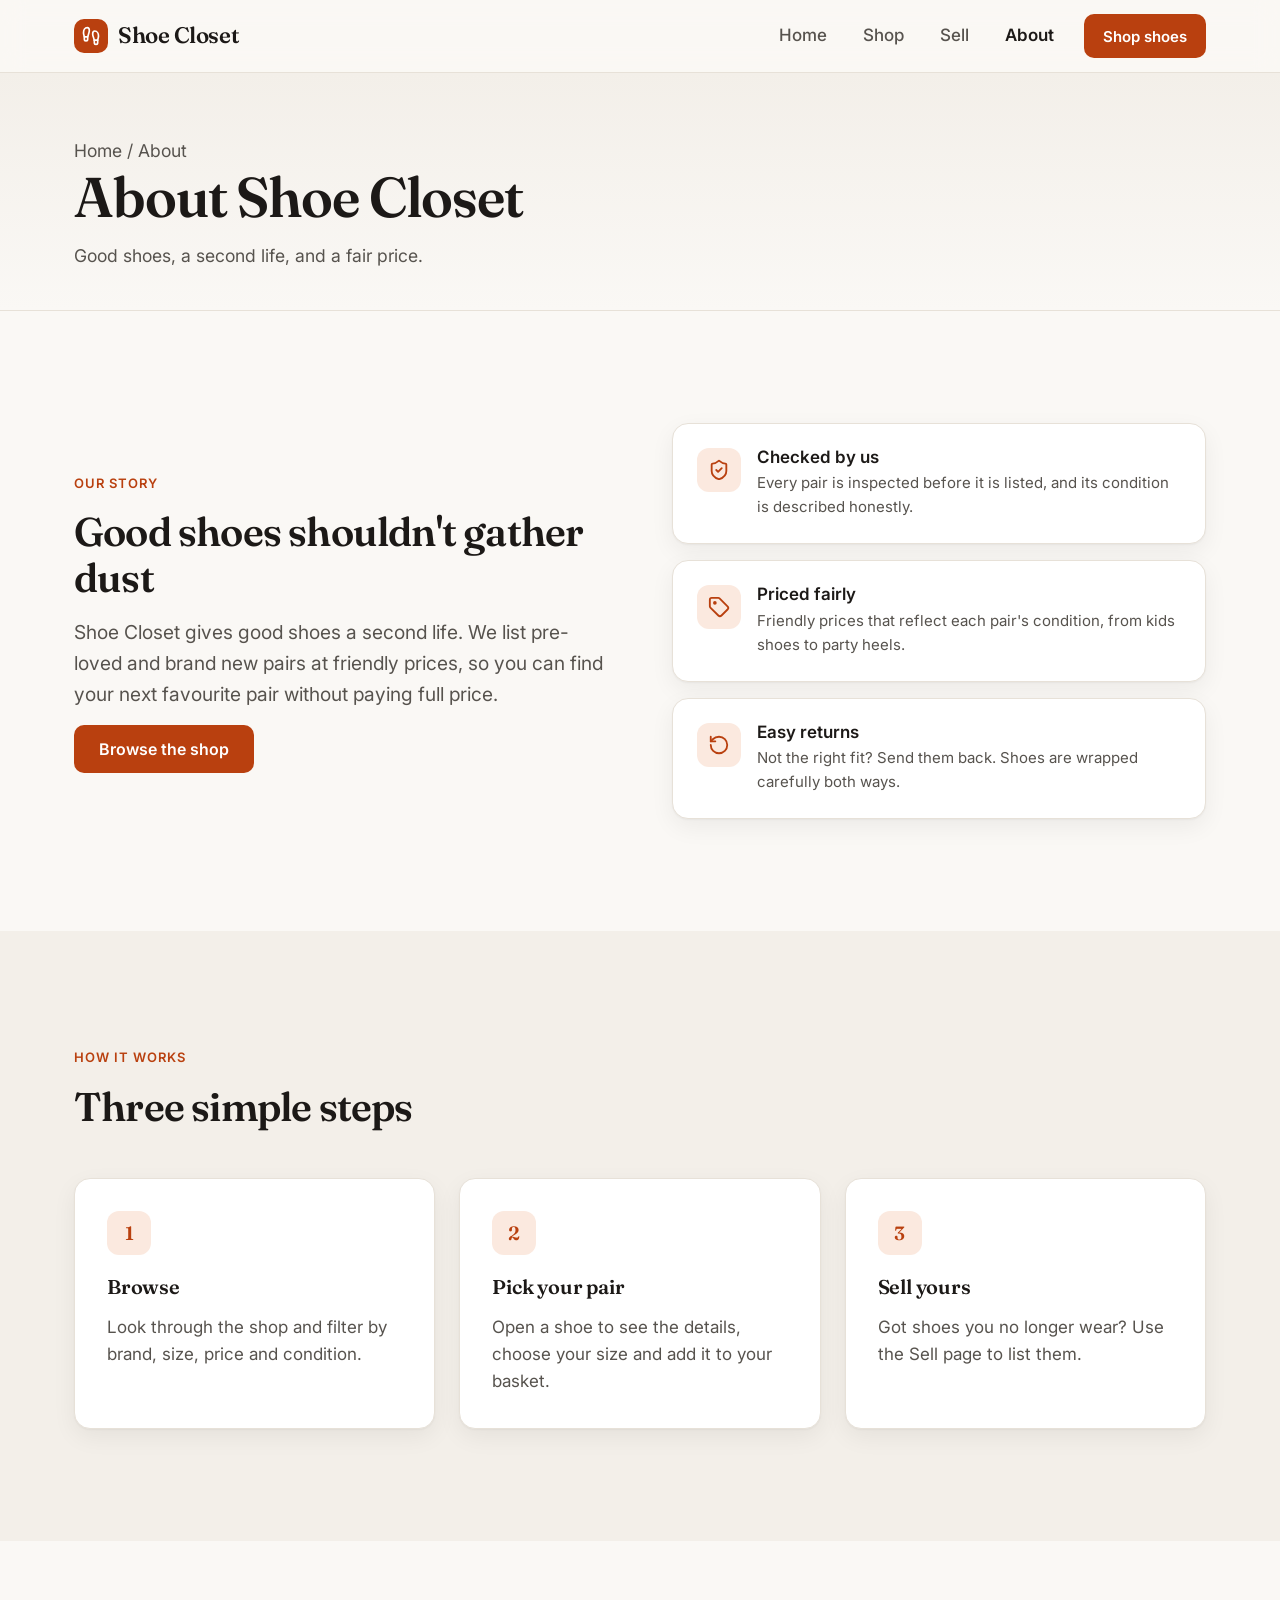
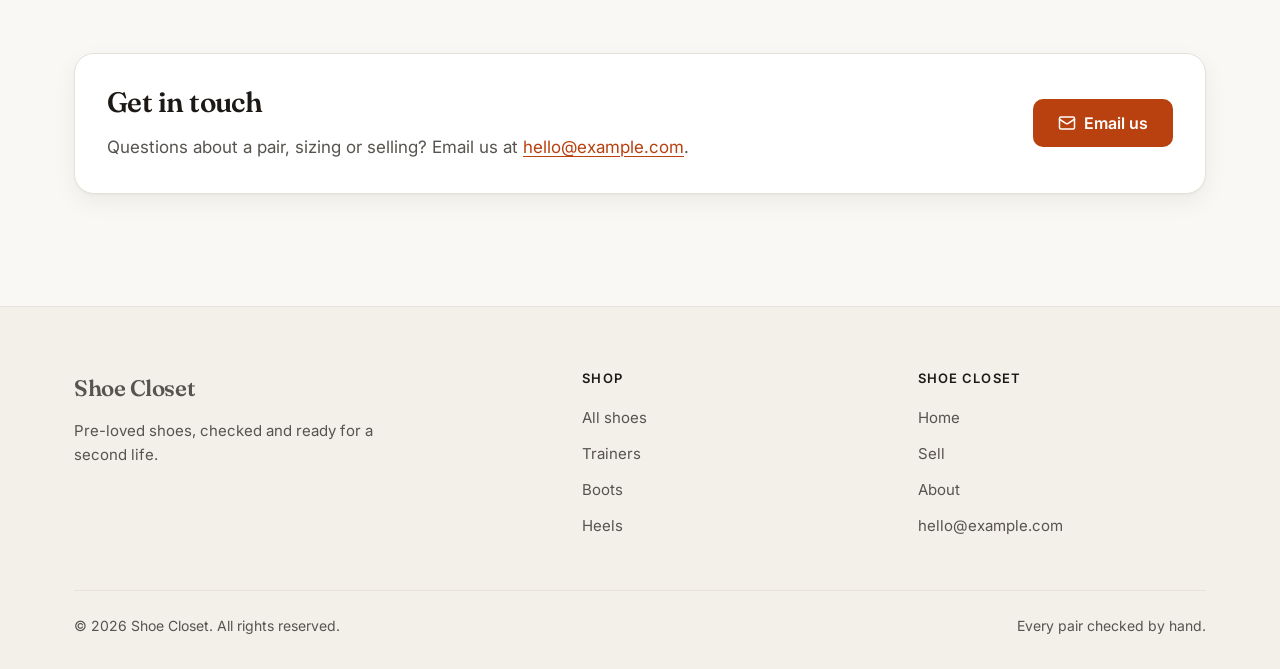
==== commit ee114521: "Add Shoe Finder redesign (from Shoe Finder-redesign folder) Newer multi-page redesign kept separate " ====
--- a/about.html
+++ b/about.html
@@ -1,18 +1,19 @@
 <!DOCTYPE html>
-<html lang="en">
+<html lang="en-GB">
 <head>
   <meta charset="utf-8">
   <meta name="viewport" content="width=device-width, initial-scale=1">
-  <title>About - Shoe Finder</title>
-  <meta name="description" content="How Shoe Finder works and how to get in touch.">
-  <meta property="og:title" content="About Shoe Finder">
-  <meta property="og:description" content="How Shoe Finder works and how to get in touch.">
+  <title>About | Shoe Closet</title>
+  <meta name="description" content="How Shoe Closet works: pre-loved and brand new shoes, checked by hand and priced fairly. Get in touch.">
+  <meta name="theme-color" content="#faf8f5">
   <meta property="og:type" content="website">
+  <meta property="og:title" content="About Shoe Closet">
+  <meta property="og:description" content="Shoe Closet gives good shoes a second life.">
   <meta property="og:image" content="images/shoe-1.svg">
-  <meta name="theme-color" content="#faf8f5">
-  <link rel="icon" href="data:image/svg+xml,%3Csvg xmlns=%27http://www.w3.org/2000/svg%27 viewBox=%270 0 32 32%27%3E%3Crect width=%2732%27 height=%2732%27 rx=%278%27 fill=%27%23b9400f%27/%3E%3Cpath d=%27M7 21v-7c0-1 1-2 2-2l4 .5c2 2 4 3 7 3.5l4 1c2 .5 2 3 0 4z%27 fill=%27%23fff%27/%3E%3C/svg%3E">
+  <link rel="icon" href="data:image/svg+xml,%3Csvg xmlns='http://www.w3.org/2000/svg' viewBox='0 0 32 32'%3E%3Crect width='32' height='32' rx='8' fill='%23b9400f'/%3E%3Cpath d='M6 21v-6l5 1c3 2 6 3 10 3.5 3 .4 5 1.2 5 2.5H6z' fill='%23fff'/%3E%3C/svg%3E">
   <link rel="preconnect" href="https://fonts.googleapis.com">
   <link rel="preconnect" href="https://fonts.gstatic.com" crossorigin>
+  <link href="https://fonts.googleapis.com/css2?family=Fraunces:ital,opsz,wght@0,9..144,500;0,9..144,600;1,9..144,500&family=Inter:wght@400;500;600&display=swap" rel="stylesheet">
   <link rel="stylesheet" href="styles.css">
 </head>
 <body>
@@ -21,18 +22,16 @@
   <header class="site-header">
     <nav class="nav container" aria-label="Main">
       <a class="logo" href="index.html">
-        <span class="logo-mark" aria-hidden="true"><svg width="20" height="20" viewBox="0 0 24 24" fill="currentColor"><path d="M3 17v-6c0-1 .8-1.7 1.8-1.6l3.6.4c1.6 1.8 3.6 2.8 6 3.2l4.6.9c2 .4 2.4 3.1.4 3.1z"/></svg></span>
-        Shoe Finder
+        <span class="logo-mark"><svg viewBox="0 0 24 24" fill="none" stroke="currentColor" stroke-width="2" stroke-linecap="round" stroke-linejoin="round" aria-hidden="true"><path d="M4 16v-2.38C4 11.5 2.97 10.5 3 8c.03-2.72 1.49-6 4.5-6C9.37 2 10 3.8 10 5.5c0 3.11-2 5.66-2 8.68V16a2 2 0 1 1-4 0Z"/><path d="M20 20v-2.38c0-2.12 1.03-3.12 1-5.62-.03-2.72-1.49-6-4.5-6C14.63 6 14 7.8 14 9.5c0 3.11 2 5.66 2 8.68V20a2 2 0 1 0 4 0Z"/><path d="M16 17h4"/><path d="M4 13h4"/></svg></span>
+        Shoe Closet
       </a>
-      <button class="menu-btn" type="button" aria-expanded="false" aria-controls="nav-links" aria-label="Open menu">
-        <svg width="22" height="22" viewBox="0 0 24 24" fill="none" stroke="currentColor" stroke-width="2" stroke-linecap="round"><path d="M4 7h16M4 12h16M4 17h16"/></svg>
-      </button>
+      <button class="menu-btn" type="button" aria-expanded="false" aria-controls="nav-links" aria-label="Open menu"><svg viewBox="0 0 24 24" fill="none" stroke="currentColor" stroke-width="2" stroke-linecap="round" aria-hidden="true"><path d="M4 6h16M4 12h16M4 18h16"/></svg></button>
       <ul class="nav-links" id="nav-links">
-        <li><a href="index.html">Home</a></li>
-        <li><a href="shop.html">Shop</a></li>
-        <li><a href="sell.html">Sell</a></li>
-        <li><a href="about.html" aria-current="page">About</a></li>
-        <li><a class="btn" href="shop.html">Shop now</a></li>
+        <li><a class="link" href="index.html">Home</a></li>
+        <li><a class="link" href="shop.html">Shop</a></li>
+        <li><a class="link" href="sell.html">Sell</a></li>
+        <li><a class="link active" href="about.html" aria-current="page">About</a></li>
+        <li class="nav-cta"><a class="btn" href="shop.html">Shop shoes</a></li>
       </ul>
     </nav>
   </header>
@@ -41,63 +40,73 @@
     <section class="page-head">
       <div class="container">
         <p class="crumbs"><a href="index.html">Home</a> / About</p>
-        <h1>About Shoe Finder</h1>
-        <p>Shoe Finder gives good shoes a second life. We list pre-loved and brand new pairs at friendly prices, so you can find your next favourite pair without paying full price.</p>
+        <h1>About Shoe Closet</h1>
+        <p>Good shoes, a second life, and a fair price.</p>
       </div>
     </section>
 
     <section class="section">
-      <div class="container">
-        <div class="section-head reveal">
-          <div>
-            <span class="eyebrow">Simple from start to finish</span>
-            <h2>How it works</h2>
+      <div class="container about-intro">
+        <div class="reveal">
+          <span class="eyebrow">Our story</span>
+          <h2>Good shoes shouldn't gather dust</h2>
+          <p class="lead">Shoe Closet gives good shoes a second life. We list pre-loved and brand new pairs at friendly prices, so you can find your next favourite pair without paying full price.</p>
+          <a class="btn" href="shop.html">Browse the shop</a>
+        </div>
+        <div class="values reveal">
+          <div class="value">
+            <span class="ico"><svg viewBox="0 0 24 24" fill="none" stroke="currentColor" stroke-width="2" stroke-linecap="round" stroke-linejoin="round" aria-hidden="true"><path d="M20 13c0 5-3.5 7.5-7.66 8.95a1 1 0 0 1-.67-.01C7.5 20.5 4 18 4 13V6a1 1 0 0 1 1-1c2 0 4.5-1.2 6.24-2.72a1.17 1.17 0 0 1 1.52 0C14.51 3.81 17 5 19 5a1 1 0 0 1 1 1z"/><path d="m9 12 2 2 4-4"/></svg></span>
+            <div><h3>Checked by us</h3><p>Every pair is inspected before it is listed, and its condition is described honestly.</p></div>
           </div>
-        </div>
-        <div class="steps reveal">
-          <div class="step"><span class="num">01</span><h3>Browse</h3><p>Look through the shop and filter by brand, size, price and condition.</p></div>
-          <div class="step"><span class="num">02</span><h3>Pick your pair</h3><p>Open a shoe to see details, choose your size and add it to your basket.</p></div>
-          <div class="step"><span class="num">03</span><h3>Sell yours</h3><p>Got shoes you no longer wear? Use the Sell page to list them.</p></div>
+          <div class="value">
+            <span class="ico"><svg viewBox="0 0 24 24" fill="none" stroke="currentColor" stroke-width="2" stroke-linecap="round" stroke-linejoin="round" aria-hidden="true"><path d="M12.586 2.586A2 2 0 0 0 11.172 2H4a2 2 0 0 0-2 2v7.172a2 2 0 0 0 .586 1.414l8.704 8.704a2.426 2.426 0 0 0 3.42 0l6.58-6.58a2.426 2.426 0 0 0 0-3.42z"/><circle cx="7.5" cy="7.5" r="1"/></svg></span>
+            <div><h3>Priced fairly</h3><p>Friendly prices that reflect each pair's condition, from kids shoes to party heels.</p></div>
+          </div>
+          <div class="value">
+            <span class="ico"><svg viewBox="0 0 24 24" fill="none" stroke="currentColor" stroke-width="2" stroke-linecap="round" stroke-linejoin="round" aria-hidden="true"><path d="M3 12a9 9 0 1 0 9-9 9.75 9.75 0 0 0-6.74 2.74L3 8"/><path d="M3 3v5h5"/></svg></span>
+            <div><h3>Easy returns</h3><p>Not the right fit? Send them back. Shoes are wrapped carefully both ways.</p></div>
+          </div>
         </div>
       </div>
     </section>
 
-    <section class="section sand">
-      <div class="container split">
-        <div class="reveal">
-          <span class="eyebrow">Our promise</span>
-          <h2 class="title-lg">Every pair checked before it is listed</h2>
-          <ul class="checks">
-            <li><svg width="20" height="20" viewBox="0 0 24 24" fill="none" stroke="currentColor" stroke-width="2.5" stroke-linecap="round" stroke-linejoin="round" aria-hidden="true"><path d="M20 6 9 17l-5-5"/></svg><span><strong>Checked by us.</strong> Every pair is inspected before it is listed.</span></li>
-            <li><svg width="20" height="20" viewBox="0 0 24 24" fill="none" stroke="currentColor" stroke-width="2.5" stroke-linecap="round" stroke-linejoin="round" aria-hidden="true"><path d="M20 6 9 17l-5-5"/></svg><span><strong>Secure packaging.</strong> Shoes are wrapped carefully for delivery.</span></li>
-            <li><svg width="20" height="20" viewBox="0 0 24 24" fill="none" stroke="currentColor" stroke-width="2.5" stroke-linecap="round" stroke-linejoin="round" aria-hidden="true"><path d="M20 6 9 17l-5-5"/></svg><span><strong>Easy returns.</strong> Not the right fit? Send them back.</span></li>
-          </ul>
+    <section class="section" style="background:var(--surface-2)" aria-labelledby="how-title">
+      <div class="container">
+        <div class="section-head reveal">
+          <div>
+            <span class="eyebrow">How it works</span>
+            <h2 id="how-title">Three simple steps</h2>
+          </div>
         </div>
-        <div class="split-art reveal"><img src="images/shoe-6.svg" alt="A black Chelsea boot, hardly worn"></div>
+        <div class="steps reveal">
+          <div class="step"><span class="num">1</span><h3>Browse</h3><p>Look through the shop and filter by brand, size, price and condition.</p></div>
+          <div class="step"><span class="num">2</span><h3>Pick your pair</h3><p>Open a shoe to see the details, choose your size and add it to your basket.</p></div>
+          <div class="step"><span class="num">3</span><h3>Sell yours</h3><p>Got shoes you no longer wear? Use the Sell page to list them.</p></div>
+        </div>
       </div>
     </section>
 
-    <section class="section" id="contact">
+    <section class="section" aria-labelledby="contact-title">
       <div class="container">
-        <div class="cta reveal">
+        <div class="panel contact-card reveal">
           <div>
-            <h2>Get in touch</h2>
-            <p>Questions about a pair, sizing or selling? Email us at hello@example.com and we will get back to you.</p>
+            <h2 id="contact-title" style="font-size:1.75rem">Get in touch</h2>
+            <!-- Replace hello@example.com with the real shop email -->
+            <p>Questions about a pair, sizing or selling? Email us at <a href="mailto:hello@example.com">hello@example.com</a>.</p>
           </div>
-          <div class="actions">
-            <a class="btn light" href="mailto:hello@example.com">Email us</a>
-            <a class="btn ghost" href="shop.html">Browse the shop</a>
-          </div>
+          <a class="btn" href="mailto:hello@example.com">
+            <svg viewBox="0 0 24 24" fill="none" stroke="currentColor" stroke-width="2" stroke-linecap="round" stroke-linejoin="round" aria-hidden="true"><rect width="20" height="16" x="2" y="4" rx="2"/><path d="m22 7-8.97 5.7a1.94 1.94 0 0 1-2.06 0L2 7"/></svg>
+            Email us</a>
         </div>
       </div>
     </section>
   </main>
 
-  <footer class="site-footer" style="margin-top:0">
+  <footer class="site-footer">
     <div class="container">
       <div class="footer-grid">
         <div class="footer-about">
-          <a class="logo" href="index.html"><span class="logo-mark" aria-hidden="true"><svg width="20" height="20" viewBox="0 0 24 24" fill="currentColor"><path d="M3 17v-6c0-1 .8-1.7 1.8-1.6l3.6.4c1.6 1.8 3.6 2.8 6 3.2l4.6.9c2 .4 2.4 3.1.4 3.1z"/></svg></span>Shoe Finder</a>
+          <a class="logo" href="index.html">Shoe Closet</a>
           <p>Pre-loved shoes, checked and ready for a second life.</p>
         </div>
         <div>
@@ -110,22 +119,22 @@
           </ul>
         </div>
         <div>
-          <h3>Shoe Finder</h3>
+          <h3>Shoe Closet</h3>
           <ul>
-            <li><a href="sell.html">Sell your shoes</a></li>
-            <li><a href="about.html">About us</a></li>
+            <li><a href="index.html">Home</a></li>
+            <li><a href="sell.html">Sell</a></li>
+            <li><a href="about.html">About</a></li>
             <li><a href="mailto:hello@example.com">hello@example.com</a></li>
           </ul>
         </div>
       </div>
       <div class="footer-bottom">
-        <span>&copy; <span data-year>2026</span> Shoe Finder</span>
-        <span>Pre-loved and brand new shoes</span>
+        <span>&copy; <span id="year">2026</span> Shoe Closet. All rights reserved.</span>
+        <span>Every pair checked by hand.</span>
       </div>
     </div>
   </footer>
 
-  <script src="shoes.js"></script>
   <script src="site.js"></script>
 </body>
 </html>
--- a/styles.css
+++ b/styles.css
@@ -1,34 +1,28 @@
-/* Shoe Finder redesign
-   Direction: a warm, trustworthy resale boutique. Warm off-white paper, deep ink text,
-   one terracotta accent, a forest green for prices and "checked" signals.
-   Fonts: DM Serif Display (headings) + DM Sans (body), with system fallbacks. */
-@import url("https://fonts.googleapis.com/css2?family=DM+Sans:opsz,wght@9..40,400;9..40,500;9..40,700&family=DM+Serif+Display&display=swap");
+/* Shoe Closet - redesign
+   Direction: warm, editorial boutique for pre-loved shoes.
+   Fonts: Fraunces (headings) + Inter (body). One accent: terracotta. */
 
 :root {
   --bg: #faf8f5;
   --surface: #ffffff;
-  --sand: #f3ede4;
-  --ink: #1c1917;
-  --text: #292524;
-  --muted: #5c554e;
+  --surface-2: #f3efe9;
+  --text: #1c1917;
+  --muted: #57534e;
   --border: #e7e1d8;
   --accent: #b9400f;
-  --accent-hover: #9a3409;
+  --accent-hover: #963208;
   --accent-soft: #fbe9df;
-  --green: #17603b;
-  --green-soft: #e2f2e8;
-  --on-accent: #ffffff;
-
-  --s1: 4px; --s2: 8px; --s3: 12px; --s4: 16px; --s5: 24px; --s6: 32px; --s7: 48px; --s8: 64px; --s9: 96px; --s10: 128px;
-
-  --radius: 14px;
-  --radius-sm: 10px;
-  --radius-pill: 999px;
-  --shadow: 0 1px 2px rgb(28 25 23 / .04), 0 8px 24px rgb(28 25 23 / .06);
-  --shadow-lg: 0 2px 4px rgb(28 25 23 / .05), 0 20px 48px rgb(28 25 23 / .12);
-
-  --font-head: "DM Serif Display", Georgia, "Times New Roman", serif;
-  --font: "DM Sans", system-ui, -apple-system, "Segoe UI", Roboto, Arial, sans-serif;
+  --good: #166534;
+  --good-soft: #e3f3e8;
+  --ink: #1c1917;
+
+  --radius: 12px;
+  --radius-lg: 20px;
+  --shadow: 0 1px 2px rgb(0 0 0 / .04), 0 8px 24px rgb(0 0 0 / .06);
+  --shadow-lg: 0 2px 4px rgb(0 0 0 / .04), 0 18px 40px rgb(28 25 23 / .10);
+
+  --font-head: "Fraunces", Georgia, serif;
+  --font-body: "Inter", system-ui, -apple-system, "Segoe UI", sans-serif;
   --container: 1180px;
 }
 
@@ -38,66 +32,57 @@
   margin: 0;
   background: var(--bg);
   color: var(--text);
-  font-family: var(--font);
+  font-family: var(--font-body);
   font-size: 17px;
   line-height: 1.6;
   -webkit-font-smoothing: antialiased;
-  overflow-x: hidden;
-}
-img, svg { display: block; max-width: 100%; }
-a { color: var(--accent); text-underline-offset: 3px; }
+}
+img { max-width: 100%; display: block; }
+a { color: var(--accent); text-decoration-thickness: 1px; text-underline-offset: 3px; }
 a:hover { color: var(--accent-hover); }
-h1, h2, h3 { color: var(--ink); line-height: 1.15; margin: 0 0 var(--s4); }
-h1, h2 { font-family: var(--font-head); font-weight: 400; letter-spacing: -0.01em; }
-h3 { font-size: 1.125rem; font-weight: 700; }
-p { margin: 0 0 var(--s4); }
-code { background: var(--sand); padding: 2px 6px; border-radius: 6px; font-size: .9em; }
-
 :focus-visible { outline: 3px solid var(--accent); outline-offset: 3px; border-radius: 6px; }
 
-.skip { position: absolute; left: -9999px; top: 0; }
-.skip:focus { left: var(--s4); top: var(--s4); z-index: 100; background: var(--ink); color: #fff; padding: var(--s2) var(--s4); border-radius: var(--radius-sm); }
-.visually-hidden { position: absolute; width: 1px; height: 1px; overflow: hidden; clip: rect(0 0 0 0); white-space: nowrap; }
-
-.container { width: 100%; max-width: var(--container); margin: 0 auto; padding: 0 var(--s5); }
-.section { padding: var(--s9) 0; }
-.section.tight { padding-top: var(--s7); }
-.section.sand { background: var(--sand); }
-
+h1, h2, h3 { font-family: var(--font-head); font-weight: 600; line-height: 1.15; letter-spacing: -0.02em; margin: 0 0 16px; }
+h1 { font-size: clamp(2.5rem, 6vw, 4.5rem); }
+h2 { font-size: clamp(1.75rem, 3.5vw, 2.5rem); }
+h3 { font-size: 1.25rem; letter-spacing: -0.01em; }
+p { margin: 0 0 16px; }
+code { background: var(--surface-2); padding: 2px 6px; border-radius: 6px; font-size: .9em; }
+
+.container { max-width: var(--container); margin: 0 auto; padding: 0 24px; }
+.section { padding: 112px 0; }
+.section.tight { padding: 64px 0; }
+.section-head { display: flex; align-items: end; justify-content: space-between; gap: 24px; margin-bottom: 48px; flex-wrap: wrap; }
+.section-head h2 { margin: 0; }
+.section-head p { margin: 8px 0 0; color: var(--muted); max-width: 52ch; }
 .eyebrow {
-  display: inline-flex; align-items: center; gap: var(--s2);
-  font-size: .8125rem; font-weight: 700; letter-spacing: .08em; text-transform: uppercase;
-  color: var(--accent); margin-bottom: var(--s4);
-}
-.eyebrow::before { content: ""; width: 24px; height: 2px; background: currentColor; }
-
-.section-head { display: flex; align-items: end; justify-content: space-between; gap: var(--s5); margin-bottom: var(--s7); flex-wrap: wrap; }
-.section-head h2 { font-size: clamp(2rem, 4vw, 2.75rem); margin: 0; }
-.section-head p { color: var(--muted); max-width: 52ch; margin: var(--s3) 0 0; }
-.title-lg { font-size: clamp(2rem, 4vw, 2.75rem); }
-.muted { color: var(--muted); }
-.text-link {font-weight: 700; text-decoration: none; display: inline-flex; align-items: center; gap: var(--s2); min-height: 44px; }
-.text-link svg { transition: transform .2s ease; }
-.text-link:hover svg { transform: translateX(3px); }
+  display: inline-flex; align-items: center; gap: 8px;
+  font-size: 13px; font-weight: 600; letter-spacing: .08em; text-transform: uppercase;
+  color: var(--accent); margin-bottom: 16px;
+}
+.lead { font-size: 1.15rem; color: var(--muted); max-width: 52ch; }
+.skip { position: absolute; left: -9999px; }
+.skip:focus { left: 16px; top: 16px; z-index: 100; background: var(--surface); padding: 12px 16px; border-radius: 8px; }
 
 /* ---------- Buttons ---------- */
 .btn {
-  display: inline-flex; align-items: center; justify-content: center; gap: var(--s2);
-  min-height: 48px; padding: 14px 26px;
-  border: 1.5px solid var(--accent); border-radius: var(--radius-sm);
-  background: var(--accent); color: var(--on-accent);
-  font: 700 1rem/1 var(--font); text-decoration: none; cursor: pointer;
+  display: inline-flex; align-items: center; justify-content: center; gap: 8px;
+  min-height: 48px; padding: 14px 24px;
+  border-radius: 10px; border: 1px solid transparent;
+  background: var(--accent); color: #fff;
+  font: 600 16px/1 var(--font-body); text-decoration: none; cursor: pointer;
   transition: all .2s ease;
 }
-.btn:hover { background: var(--accent-hover); border-color: var(--accent-hover); color: var(--on-accent); transform: translateY(-1px); box-shadow: 0 8px 20px rgb(185 64 15 / .22); }
-.btn.ghost { background: transparent; color: var(--ink); border-color: var(--ink); }
-.btn.ghost:hover { background: var(--ink); color: #fff; box-shadow: none; }
-.btn.dark { background: var(--ink); border-color: var(--ink); }
-.btn.dark:hover { background: #000; border-color: #000; box-shadow: var(--shadow); }
-.btn.light { background: #fff; color: var(--ink); border-color: #fff; }
-.btn.light:hover { background: var(--accent-soft); border-color: var(--accent-soft); color: var(--ink); }
+.btn:hover { background: var(--accent-hover); color: #fff; transform: translateY(-1px); box-shadow: 0 8px 20px rgb(185 64 15 / .25); }
+.btn svg { width: 18px; height: 18px; }
+.btn.secondary { background: transparent; color: var(--text); border-color: var(--border); }
+.btn.secondary:hover { background: var(--surface); border-color: var(--text); box-shadow: none; }
+.btn.dark { background: var(--ink); }
+.btn.dark:hover { background: #000; box-shadow: 0 8px 20px rgb(0 0 0 / .2); }
 .btn.block { width: 100%; }
-.btn[disabled] { opacity: .55; cursor: not-allowed; transform: none; box-shadow: none; }
+.text-link { display: inline-flex; align-items: center; gap: 6px; font-weight: 600; text-decoration: none; }
+.text-link svg { width: 18px; height: 18px; transition: transform .2s ease; }
+.text-link:hover svg { transform: translateX(3px); }
 
 /* ---------- Header ---------- */
 .site-header {
@@ -106,235 +91,228 @@
   backdrop-filter: blur(12px); -webkit-backdrop-filter: blur(12px);
   border-bottom: 1px solid var(--border);
 }
-.nav { display: flex; align-items: center; justify-content: space-between; gap: var(--s5); height: 72px; }
-.logo { display: inline-flex; align-items: center; gap: var(--s3); text-decoration: none; color: var(--ink); font-family: var(--font-head); font-size: 1.5rem; }
-.logo:hover { color: var(--ink); }
+.nav { display: flex; align-items: center; justify-content: space-between; height: 72px; gap: 24px; }
+.logo { display: inline-flex; align-items: center; gap: 10px; font-family: var(--font-head); font-weight: 600; font-size: 1.4rem; color: var(--text); text-decoration: none; letter-spacing: -0.02em; }
+.logo:hover { color: var(--text); }
 .logo-mark { width: 34px; height: 34px; border-radius: 10px; background: var(--accent); display: grid; place-items: center; color: #fff; }
-.nav-links { display: flex; align-items: center; gap: var(--s2); list-style: none; margin: 0; padding: 0; }
-.nav-links a:not(.btn) {
-  display: inline-flex; align-items: center; min-height: 44px; padding: 0 var(--s4);
-  color: var(--text); text-decoration: none; font-weight: 500; border-radius: var(--radius-sm);
-  transition: all .2s ease;
-}
-.nav-links a:not(.btn):hover { background: var(--sand); color: var(--ink); }
-.nav-links a[aria-current="page"] { color: var(--accent); font-weight: 700; }
-.nav-links .btn { min-height: 44px; padding: 10px 20px; margin-left: var(--s3); }
-.menu-btn {
-  display: none; width: 44px; height: 44px; border: 1px solid var(--border); border-radius: var(--radius-sm);
-  background: var(--surface); color: var(--ink); cursor: pointer; place-items: center;
-}
+.logo-mark svg { width: 20px; height: 20px; }
+.nav-links { display: flex; align-items: center; gap: 8px; list-style: none; margin: 0; padding: 0; }
+.nav-links a.link { display: inline-flex; align-items: center; min-height: 44px; padding: 0 14px; border-radius: 8px; color: var(--muted); font-weight: 500; text-decoration: none; transition: all .2s ease; }
+.nav-links a.link:hover { color: var(--text); background: var(--surface-2); }
+.nav-links a.link.active { color: var(--text); font-weight: 600; }
+.nav-cta { margin-left: 8px; }
+.nav-cta .btn { min-height: 44px; padding: 10px 18px; font-size: 15px; }
+.menu-btn { display: none; width: 44px; height: 44px; border: 1px solid var(--border); background: var(--surface); border-radius: 10px; cursor: pointer; color: var(--text); place-items: center; }
+.menu-btn svg { width: 22px; height: 22px; }
 
 /* ---------- Hero ---------- */
-.hero { padding: var(--s8) 0 var(--s9); position: relative; overflow: hidden; }
-.hero::before {
-  content: ""; position: absolute; inset: -20% -10% auto auto; width: 60%; height: 120%;
-  background: radial-gradient(closest-side, var(--accent-soft), transparent 70%); z-index: -1;
-}
-.hero-grid { display: grid; grid-template-columns: 1.05fr 1fr; gap: var(--s8); align-items: center; }
-.hero h1 { font-size: clamp(2.6rem, 6vw, 4.5rem); letter-spacing: -0.02em; margin-bottom: var(--s5); }
-.hero h1 em { font-style: italic; color: var(--accent); }
-.hero .lead { font-size: 1.1875rem; color: var(--muted); max-width: 46ch; margin-bottom: var(--s6); }
-.hero-actions { display: flex; flex-wrap: wrap; gap: var(--s3); align-items: center; }
-.hero-stats { display: flex; gap: var(--s7); margin-top: var(--s7); padding-top: var(--s5); border-top: 1px solid var(--border); flex-wrap: wrap; }
-.hero-stats strong { display: block; font-family: var(--font-head); font-weight: 400; font-size: 2rem; color: var(--ink); line-height: 1.1; }
-.hero-stats span { color: var(--muted); font-size: .9375rem; }
-
-.hero-art { position: relative; aspect-ratio: 1 / 1; max-width: 540px; width: 100%; justify-self: end; }
-.hero-art .tile-img {
-  position: absolute; border-radius: 20px; overflow: hidden; background: var(--surface);
-  box-shadow: var(--shadow-lg); border: 6px solid #fff;
-}
-.hero-art .tile-img img { width: 100%; height: 100%; object-fit: cover; }
-.hero-art .a { width: 66%; top: 4%; left: 0; transform: rotate(-3deg); }
-.hero-art .b { width: 50%; top: 38%; right: 0; transform: rotate(4deg); }
-.hero-art .c { width: 42%; bottom: 0; left: 12%; transform: rotate(-1deg); }
-.hero-badge {
-  position: absolute; top: 2%; right: 4%; z-index: 2;
-  background: var(--ink); color: #fff; border-radius: var(--radius-pill);
-  padding: var(--s2) var(--s4); font-weight: 700; font-size: .875rem;
-  display: inline-flex; align-items: center; gap: var(--s2); box-shadow: var(--shadow-lg);
-}
-.hero-badge svg { color: #7fd4a4; }
+.hero { padding: 80px 0 112px; overflow: hidden; }
+.hero-grid { display: grid; grid-template-columns: 1.05fr 1fr; gap: 64px; align-items: center; }
+.hero h1 em { font-style: italic; color: var(--accent); font-weight: 500; }
+.hero .lead { margin-bottom: 32px; }
+.hero-actions { display: flex; flex-wrap: wrap; align-items: center; gap: 16px 24px; }
+.hero-stats { display: flex; gap: 40px; margin-top: 48px; padding-top: 32px; border-top: 1px solid var(--border); flex-wrap: wrap; }
+.hero-stats strong { display: block; font-family: var(--font-head); font-size: 2rem; font-weight: 600; line-height: 1.1; letter-spacing: -0.02em; }
+.hero-stats span { color: var(--muted); font-size: 15px; }
+
+.collage { position: relative; aspect-ratio: 1 / 1; max-width: 560px; margin-left: auto; width: 100%; }
+.collage::before { content: ""; position: absolute; inset: 8% 4% 4% 10%; border-radius: 50%; background: radial-gradient(circle at 40% 40%, var(--accent-soft), transparent 70%); }
+.collage figure { position: absolute; margin: 0; background: var(--surface); border: 1px solid var(--border); border-radius: var(--radius-lg); box-shadow: var(--shadow-lg); overflow: hidden; }
+.collage figure img { width: 100%; height: 100%; object-fit: cover; }
+.collage .c1 { width: 68%; aspect-ratio: 4 / 3; top: 4%; left: 0; transform: rotate(-3deg); }
+.collage .c2 { width: 52%; aspect-ratio: 4 / 3; top: 40%; right: 0; transform: rotate(4deg); }
+.collage .c3 { width: 44%; aspect-ratio: 4 / 3; bottom: 2%; left: 10%; transform: rotate(-1deg); }
+.collage .tag {
+  position: absolute; top: 34%; left: 44%; z-index: 3;
+  background: var(--ink); color: #fff; border-radius: 999px; padding: 10px 16px;
+  font-size: 14px; font-weight: 600; box-shadow: var(--shadow-lg); display: inline-flex; gap: 8px; align-items: center;
+}
+.collage .tag svg { width: 16px; height: 16px; color: #fdba8c; }
 
 /* ---------- Trust strip ---------- */
-.trust { border-block: 1px solid var(--border); background: var(--surface); }
-.trust ul { list-style: none; margin: 0; padding: var(--s6) 0; display: grid; grid-template-columns: repeat(3, 1fr); gap: var(--s6); }
-.trust li { display: flex; gap: var(--s4); align-items: flex-start; }
-.trust strong { display: block; color: var(--ink); }
-.trust span { color: var(--muted); font-size: .9375rem; }
-.icon-chip { flex: none; width: 44px; height: 44px; border-radius: 12px; display: grid; place-items: center; background: var(--accent-soft); color: var(--accent); }
-.icon-chip.green { background: var(--green-soft); color: var(--green); }
+.trust-strip { background: var(--ink); color: #f5f5f4; }
+.trust-strip ul { list-style: none; margin: 0 auto; padding: 40px 24px; display: grid; grid-template-columns: repeat(3, 1fr); gap: 32px; }
+.trust-strip li { display: flex; gap: 16px; align-items: flex-start; }
+.trust-strip .ico { flex: none; width: 44px; height: 44px; border-radius: 12px; background: rgb(255 255 255 / .08); display: grid; place-items: center; color: #fdba8c; }
+.trust-strip .ico svg { width: 22px; height: 22px; }
+.trust-strip strong { display: block; font-size: 16px; margin-bottom: 2px; color: #fff; }
+.trust-strip span { color: #d6d3d1; font-size: 15px; }
 
 /* ---------- Category tiles ---------- */
-.cats { display: grid; grid-template-columns: repeat(5, 1fr); gap: var(--s4); }
-.cat {
-  position: relative; display: flex; flex-direction: column; justify-content: space-between;
-  border-radius: var(--radius); overflow: hidden; text-decoration: none; color: var(--ink);
+.tiles { display: grid; grid-template-columns: repeat(5, 1fr); gap: 16px; }
+.tile {
+  display: flex; flex-direction: column;
+  border-radius: var(--radius-lg); overflow: hidden;
   background: var(--surface); border: 1px solid var(--border); box-shadow: var(--shadow);
-  transition: all .2s ease;
-}
-.cat img { aspect-ratio: 4 / 3; width: 100%; object-fit: cover; transition: transform .35s ease; }
-.cat .cat-label { display: flex; justify-content: space-between; align-items: center; padding: var(--s4) var(--s4) var(--s4) var(--s5); font-weight: 700; }
-.cat .cat-label svg { color: var(--accent); transition: transform .2s ease; }
-.cat:hover { transform: translateY(-3px); box-shadow: var(--shadow-lg); color: var(--ink); }
-.cat:hover img { transform: scale(1.04); }
-.cat:hover .cat-label svg { transform: translateX(3px); }
+  color: var(--text); text-decoration: none; transition: all .25s ease;
+}
+.tile:hover { color: var(--text); }
+.tile img { width: 100%; aspect-ratio: 4 / 3; object-fit: cover; transition: transform .4s ease; }
+.tile span { padding: 16px 20px 0; font-family: var(--font-head); font-size: 1.3rem; font-weight: 600; display: flex; justify-content: space-between; align-items: center; letter-spacing: -0.01em; }
+.tile span svg { color: var(--accent); }
+.tile small { display: block; padding: 2px 20px 18px; color: var(--muted); font-size: 14px; }
+.tile span svg { width: 20px; height: 20px; transition: transform .2s ease; }
+.tile:hover { transform: translateY(-4px); box-shadow: var(--shadow-lg); }
+.tile:hover img { transform: scale(1.06); }
+.tile:hover span svg { transform: translateX(3px); }
 
 /* ---------- Product cards ---------- */
-.grid { display: grid; grid-template-columns: repeat(4, 1fr); gap: var(--s5); }
+.grid { display: grid; grid-template-columns: repeat(4, 1fr); gap: 24px; }
 .grid.three { grid-template-columns: repeat(3, 1fr); }
 .card {
-  display: flex; flex-direction: column; text-decoration: none; color: var(--text);
-  background: var(--surface); border: 1px solid var(--border); border-radius: var(--radius);
-  overflow: hidden; box-shadow: var(--shadow); transition: all .2s ease;
-}
-.card:hover { transform: translateY(-3px); box-shadow: var(--shadow-lg); color: var(--text); }
-.card .photo { position: relative; aspect-ratio: 1 / 1; overflow: hidden; background: var(--sand); display: grid; place-items: center; color: var(--muted); }
-.card .photo img { width: 100%; height: 100%; object-fit: cover; transition: transform .35s ease; }
-.card:hover .photo img { transform: scale(1.05); }
-.card .cond {
-  position: absolute; top: var(--s3); left: var(--s3);
-  background: rgb(255 255 255 / .92); color: var(--ink); font-size: .75rem; font-weight: 700;
-  padding: 4px 10px; border-radius: var(--radius-pill); letter-spacing: .02em;
-}
-.card .cond.new { background: var(--ink); color: #fff; }
-.card .body { padding: var(--s4) var(--s5) var(--s5); display: flex; flex-direction: column; gap: 2px; flex: 1; }
-.card .brand { font-size: .8125rem; font-weight: 700; color: var(--muted); text-transform: uppercase; letter-spacing: .06em; margin: 0; }
-.card h3 { font-size: 1.0625rem; margin: 0; }
-.card .meta { color: var(--muted); font-size: .875rem; margin: 0; }
-.card .price-row { display: flex; align-items: center; justify-content: space-between; margin-top: auto; padding-top: var(--s3); }
-.price { font-weight: 700; color: var(--green); font-size: 1.125rem; margin: 0; }
-.card .go { color: var(--accent); }
-.empty {
-  grid-column: 1 / -1; text-align: center; padding: var(--s8) var(--s5);
-  background: var(--surface); border: 1px dashed var(--border); border-radius: var(--radius); color: var(--muted);
-}
-
-/* ---------- Steps / about ---------- */
-.steps { display: grid; grid-template-columns: repeat(3, 1fr); gap: var(--s5); counter-reset: step; }
-.step { background: var(--surface); border: 1px solid var(--border); border-radius: var(--radius); padding: var(--s6); box-shadow: var(--shadow); }
-.step .num { font-family: var(--font-head); font-size: 2.5rem; color: var(--accent); line-height: 1; display: block; margin-bottom: var(--s4); }
+  display: flex; flex-direction: column;
+  background: var(--surface); border: 1px solid var(--border); border-radius: 16px;
+  overflow: hidden; color: var(--text); text-decoration: none;
+  box-shadow: var(--shadow); transition: all .25s ease;
+}
+.card:hover { color: var(--text); transform: translateY(-4px); box-shadow: var(--shadow-lg); border-color: #d6cfc4; }
+.card .photo { position: relative; aspect-ratio: 4 / 3; background: var(--surface-2); overflow: hidden; display: grid; place-items: center; color: var(--muted); font-size: 14px; }
+.card .photo img { width: 100%; height: 100%; object-fit: cover; transition: transform .4s ease; }
+.card:hover .photo img { transform: scale(1.04); }
+.card .badge { position: absolute; top: 12px; left: 12px; }
+.card .body { padding: 20px; display: flex; flex-direction: column; gap: 4px; flex: 1; }
+.card .brand { font-size: 13px; font-weight: 600; letter-spacing: .06em; text-transform: uppercase; color: var(--muted); margin: 0; }
+.card h3 { font-family: var(--font-body); font-size: 17px; font-weight: 600; letter-spacing: 0; margin: 0; line-height: 1.35; }
+.card .meta { font-size: 14px; color: var(--muted); margin: 0; }
+.card .foot { display: flex; align-items: center; justify-content: space-between; margin-top: auto; padding-top: 12px; }
+.card .price { font-family: var(--font-head); font-size: 1.4rem; font-weight: 600; margin: 0; letter-spacing: -0.01em; }
+.card .view { font-size: 14px; font-weight: 600; color: var(--accent); display: inline-flex; align-items: center; gap: 4px; }
+.card .view svg { width: 16px; height: 16px; }
+
+.badge { display: inline-flex; align-items: center; padding: 4px 10px; border-radius: 999px; font-size: 12px; font-weight: 600; background: var(--surface); color: var(--text); border: 1px solid var(--border); }
+.badge.new { background: var(--good-soft); color: var(--good); border-color: #c6e6d0; }
+.badge.like-new { background: var(--accent-soft); color: var(--accent-hover); border-color: #f5cdb8; }
+.empty { grid-column: 1 / -1; text-align: center; padding: 64px 24px; background: var(--surface); border: 1px dashed var(--border); border-radius: 16px; color: var(--muted); }
+
+/* ---------- How it works ---------- */
+.steps { display: grid; grid-template-columns: repeat(3, 1fr); gap: 24px; counter-reset: step; }
+.step { background: var(--surface); border: 1px solid var(--border); border-radius: 16px; padding: 32px; box-shadow: var(--shadow); }
+.step .num { display: inline-grid; place-items: center; width: 44px; height: 44px; border-radius: 12px; background: var(--accent-soft); color: var(--accent); font-family: var(--font-head); font-weight: 600; font-size: 1.2rem; margin-bottom: 20px; }
 .step p { color: var(--muted); margin: 0; }
 
-.split { display: grid; grid-template-columns: 1fr 1fr; gap: var(--s8); align-items: center; }
-.split-art { border-radius: 20px; overflow: hidden; box-shadow: var(--shadow-lg); border: 6px solid #fff; }
-.split-art img { width: 100%; }
-.checks { list-style: none; padding: 0; margin: 0 0 var(--s6); display: grid; gap: var(--s3); }
-.checks li { display: flex; gap: var(--s3); align-items: flex-start; }
-.checks svg { flex: none; color: var(--green); margin-top: 3px; }
+/* ---------- Testimonial / quote ---------- */
+.quote { display: grid; grid-template-columns: auto 1fr; gap: 32px; align-items: start; max-width: 880px; }
+.quote svg { width: 48px; height: 48px; color: var(--accent); }
+.quote blockquote { margin: 0; font-family: var(--font-head); font-size: clamp(1.4rem, 2.6vw, 2rem); line-height: 1.35; letter-spacing: -0.01em; }
+.quote figcaption { margin-top: 20px; color: var(--muted); font-size: 15px; }
 
 /* ---------- CTA band ---------- */
 .cta {
-  background: var(--ink); color: #e7e5e4; border-radius: 24px;
-  padding: var(--s8); display: grid; grid-template-columns: 1.4fr auto; gap: var(--s6); align-items: center;
-  position: relative; overflow: hidden;
-}
-.cta::after { content: ""; position: absolute; right: -80px; top: -80px; width: 280px; height: 280px; border-radius: 50%; background: var(--accent); opacity: .35; filter: blur(10px); }
-.cta h2 { color: #fff; font-size: clamp(1.9rem, 4vw, 2.75rem); margin-bottom: var(--s3); }
-.cta p { margin: 0; color: #d6d3d1; max-width: 50ch; }
-.cta .actions { display: flex; gap: var(--s3); flex-wrap: wrap; position: relative; z-index: 1; }
-.cta .btn.ghost { color: #fff; border-color: rgb(255 255 255 / .5); }
-.cta .btn.ghost:hover { background: #fff; color: var(--ink); }
-
-/* ---------- Page header ---------- */
-.page-head { padding: var(--s8) 0 var(--s7); border-bottom: 1px solid var(--border); background: linear-gradient(180deg, var(--sand), var(--bg)); }
-.page-head h1 { font-size: clamp(2.4rem, 5vw, 3.5rem); letter-spacing: -0.02em; margin-bottom: var(--s3); }
-.page-head p { color: var(--muted); max-width: 60ch; margin: 0; font-size: 1.125rem; }
-.crumbs { font-size: .875rem; color: var(--muted); margin-bottom: var(--s4); }
-.crumbs a { color: var(--muted); }
+  border-radius: 24px; padding: 64px; background: var(--ink); color: #fff;
+  display: grid; grid-template-columns: 1.4fr 1fr; gap: 32px; align-items: center; position: relative; overflow: hidden;
+}
+.cta::after { content: ""; position: absolute; right: -80px; top: -80px; width: 320px; height: 320px; border-radius: 50%; background: radial-gradient(circle, rgb(185 64 15 / .55), transparent 70%); }
+.cta h2 { color: #fff; margin-bottom: 12px; }
+.cta p { color: #d6d3d1; margin: 0; max-width: 48ch; }
+.cta .actions { display: flex; gap: 12px; justify-content: flex-end; flex-wrap: wrap; position: relative; z-index: 1; }
+.cta .btn.secondary { color: #fff; border-color: rgb(255 255 255 / .3); }
+.cta .btn.secondary:hover { background: rgb(255 255 255 / .08); border-color: #fff; }
+
+/* ---------- Page header (inner pages) ---------- */
+.page-head { padding: 64px 0 40px; border-bottom: 1px solid var(--border); background: linear-gradient(180deg, var(--surface-2), var(--bg)); }
+.page-head h1 { font-size: clamp(2.25rem, 5vw, 3.5rem); margin-bottom: 12px; }
+.page-head p { color: var(--muted); max-width: 60ch; margin: 0; font-size: 1.1rem; }
+.crumbs { font-size: 14px; color: var(--muted); margin-bottom: 16px; }
+.crumbs a { color: var(--muted); text-decoration: none; }
+.crumbs a:hover { color: var(--text); }
 
 /* ---------- Shop ---------- */
-.shop { display: grid; grid-template-columns: 270px 1fr; gap: var(--s7); align-items: start; }
-.filters {
-  position: sticky; top: 96px;
-  background: var(--surface); border: 1px solid var(--border); border-radius: var(--radius);
-  padding: var(--s5); box-shadow: var(--shadow);
-}
-.filters-head { display: flex; align-items: center; justify-content: space-between; margin-bottom: var(--s3); }
-.filters-head h2 { font-family: var(--font); font-weight: 700; font-size: 1.125rem; margin: 0; }
-.filters fieldset { border: 0; border-top: 1px solid var(--border); margin: 0; padding: var(--s4) 0; }
-.filters legend { font-weight: 700; font-size: .9375rem; color: var(--ink); padding: 0; margin-bottom: var(--s3); float: left; width: 100%; }
+.shop { display: grid; grid-template-columns: 272px 1fr; gap: 40px; align-items: start; padding-top: 48px; padding-bottom: 112px; }
+.filters { position: sticky; top: 96px; background: var(--surface); border: 1px solid var(--border); border-radius: 16px; padding: 24px; box-shadow: var(--shadow); }
+.filters-head { display: flex; align-items: center; justify-content: space-between; margin-bottom: 8px; }
+.filters-head h2 { font-family: var(--font-body); font-size: 17px; letter-spacing: 0; margin: 0; }
+.filters fieldset { border: 0; border-top: 1px solid var(--border); margin: 0; padding: 20px 0; }
+.filters fieldset:first-of-type { border-top: 0; padding-top: 12px; }
+.filters legend { font-size: 13px; font-weight: 600; letter-spacing: .06em; text-transform: uppercase; color: var(--muted); padding: 0; margin-bottom: 12px; float: left; width: 100%; }
 .filters legend + * { clear: both; }
-.fgroup { border-top: 1px solid var(--border); padding: var(--s4) 0; }
-.filters label.flabel { display: block; min-height: 0; font-weight: 700; font-size: .9375rem; color: var(--ink); margin-bottom: var(--s2); cursor: default; }
-.filters label { display: flex; align-items: center; gap: var(--s3); min-height: 36px; cursor: pointer; font-size: .9375rem; }
-.filters input[type=checkbox] { width: 18px; height: 18px; accent-color: var(--accent); }
-.filters input[type=range] { width: 100%; accent-color: var(--accent); min-height: 32px; }
-.range-ends { display: flex; justify-content: space-between; color: var(--muted); font-size: .8125rem; }
-.price-chip { color: var(--accent); }
+.filters label { display: flex; align-items: center; gap: 10px; min-height: 36px; font-size: 15px; cursor: pointer; }
+.filters input[type=checkbox] { width: 18px; height: 18px; accent-color: var(--accent); margin: 0; }
+.filters input[type=range] { width: 100%; accent-color: var(--accent); }
+.price-value { color: var(--text); font-weight: 600; text-transform: none; letter-spacing: 0; font-size: 15px; }
+.reset-btn { background: none; border: 0; color: var(--accent); font: 600 14px var(--font-body); cursor: pointer; padding: 8px 0; min-height: 44px; }
+.reset-btn:hover { color: var(--accent-hover); text-decoration: underline; }
+
 select, input[type=text], input[type=number], input:not([type]), textarea {
-  width: 100%; font: inherit; color: var(--ink); background: var(--surface);
-  border: 1.5px solid var(--border); border-radius: var(--radius-sm); padding: 10px 14px; min-height: 46px;
+  width: 100%; min-height: 46px; padding: 10px 14px;
+  font: 16px/1.4 var(--font-body); color: var(--text);
+  background: var(--surface); border: 1px solid #d6cfc4; border-radius: 10px;
   transition: border-color .2s ease, box-shadow .2s ease;
 }
+select { appearance: none; -webkit-appearance: none; padding-right: 40px; cursor: pointer;
+  background-image: url("data:image/svg+xml,%3Csvg xmlns='http://www.w3.org/2000/svg' width='16' height='16' viewBox='0 0 24 24' fill='none' stroke='%2357534e' stroke-width='2' stroke-linecap='round' stroke-linejoin='round'%3E%3Cpath d='m6 9 6 6 6-6'/%3E%3C/svg%3E");
+  background-repeat: no-repeat; background-position: right 14px center; }
 select:focus, input:focus, textarea:focus { outline: none; border-color: var(--accent); box-shadow: 0 0 0 4px rgb(185 64 15 / .15); }
-textarea { min-height: 0; resize: vertical; }
-.link-btn { background: none; border: 0; color: var(--accent); font: 700 .9375rem var(--font); cursor: pointer; min-height: 44px; padding: 0 var(--s2); text-decoration: underline; text-underline-offset: 3px; }
-.link-btn:hover { color: var(--accent-hover); }
-.filters .btn { margin-top: var(--s3); }
+
+.sortbar { display: flex; align-items: center; justify-content: space-between; gap: 16px; margin-bottom: 24px; flex-wrap: wrap; }
+.sortbar #count { font-weight: 600; }
+.sortbar label { display: flex; align-items: center; gap: 12px; color: var(--muted); font-size: 15px; white-space: nowrap; }
+.sortbar select { width: auto; min-width: 200px; }
 .filter-toggle { display: none; }
 
-.sortbar { display: flex; align-items: center; justify-content: space-between; gap: var(--s4); margin-bottom: var(--s5); flex-wrap: wrap; }
-.sortbar #count { font-weight: 700; color: var(--ink); }
-.sortbar label { display: flex; align-items: center; gap: var(--s3); color: var(--muted); font-size: .9375rem; }
-.sortbar select { width: auto; min-width: 200px; }
-
 /* ---------- Product page ---------- */
-.product { display: grid; grid-template-columns: 1.1fr 1fr; gap: var(--s8); align-items: start; padding: var(--s7) 0 var(--s9); }
-.product .photo.big { border-radius: 20px; overflow: hidden; background: var(--sand); border: 1px solid var(--border); box-shadow: var(--shadow); aspect-ratio: 4 / 3; display: grid; place-items: center; color: var(--muted); position: sticky; top: 96px; }
-.product .photo.big img { width: 100%; height: 100%; object-fit: cover; }
-.product .info .brand { font-size: .875rem; font-weight: 700; color: var(--muted); text-transform: uppercase; letter-spacing: .08em; margin-bottom: var(--s2); }
-.product .info h1 { font-size: clamp(2rem, 4vw, 3rem); letter-spacing: -0.02em; margin-bottom: var(--s4); }
-.product .info .price-line { display: flex; align-items: center; gap: var(--s4); margin-bottom: var(--s5); flex-wrap: wrap; }
-.product .info .price { font-size: 1.75rem; }
-.badge { display: inline-flex; align-items: center; padding: 6px 12px; border-radius: var(--radius-pill); background: var(--green-soft); color: var(--green); font-weight: 700; font-size: .8125rem; }
-.badge.neutral { background: var(--sand); color: var(--ink); }
-.product .desc { color: var(--muted); max-width: 55ch; }
-.label { display: block; font-weight: 700; color: var(--ink); margin: var(--s5) 0 var(--s3); }
-.sizes { display: flex; flex-wrap: wrap; gap: var(--s2); margin-bottom: var(--s6); }
-.size-btn {
-  min-width: 72px; min-height: 48px; padding: 0 var(--s4);
-  border: 1.5px solid var(--border); border-radius: var(--radius-sm); background: var(--surface);
-  font: 700 .9375rem var(--font); color: var(--ink); cursor: pointer; transition: all .2s ease;
-}
-.size-btn:hover { border-color: var(--ink); }
+.product { display: grid; grid-template-columns: 1.1fr 1fr; gap: 64px; align-items: start; padding: 32px 0 96px; }
+.product .gallery { position: sticky; top: 96px; border-radius: 24px; overflow: hidden; border: 1px solid var(--border); background: var(--surface-2); box-shadow: var(--shadow); aspect-ratio: 4 / 3; display: grid; place-items: center; color: var(--muted); }
+.product .gallery img { width: 100%; height: 100%; object-fit: cover; }
+.product .info .brand { font-size: 13px; font-weight: 600; letter-spacing: .08em; text-transform: uppercase; color: var(--accent); margin-bottom: 8px; }
+.product .info h1 { font-size: clamp(2rem, 4vw, 3rem); margin-bottom: 16px; }
+.price-row { display: flex; align-items: center; gap: 16px; margin-bottom: 24px; }
+.price-row .price { font-family: var(--font-head); font-size: 2rem; font-weight: 600; letter-spacing: -0.02em; margin: 0; }
+.spec { display: grid; grid-template-columns: auto 1fr; gap: 8px 24px; padding: 20px 0; border-top: 1px solid var(--border); border-bottom: 1px solid var(--border); margin-bottom: 24px; font-size: 15px; }
+.spec dt { color: var(--muted); }
+.spec dd { margin: 0; font-weight: 500; }
+.size-label { display: block; font-weight: 600; margin-bottom: 12px; }
+.sizes { display: flex; flex-wrap: wrap; gap: 8px; margin-bottom: 24px; }
+.size-btn { min-width: 72px; min-height: 48px; padding: 0 16px; border-radius: 10px; border: 1px solid #d6cfc4; background: var(--surface); color: var(--text); font: 500 15px var(--font-body); cursor: pointer; transition: all .2s ease; }
+.size-btn:hover { border-color: var(--text); }
 .size-btn.selected { background: var(--ink); color: #fff; border-color: var(--ink); }
-.note { color: var(--muted); font-size: .875rem; margin-top: var(--s3); text-align: center; }
-.trust-list { list-style: none; padding: var(--s5) 0 0; margin: var(--s6) 0 0; border-top: 1px solid var(--border); display: grid; gap: var(--s3); }
-.trust-list li { display: flex; gap: var(--s3); align-items: center; font-weight: 500; }
-.trust-list svg { color: var(--green); flex: none; }
-
-/* ---------- Sell form ---------- */
-.sell-layout { display: grid; grid-template-columns: 1fr 340px; gap: var(--s7); align-items: start; }
-.panel { background: var(--surface); border: 1px solid var(--border); border-radius: var(--radius); padding: var(--s6); box-shadow: var(--shadow); }
-.add-form { display: grid; grid-template-columns: 1fr 1fr; gap: var(--s5); }
+.desc { color: var(--muted); margin-bottom: 28px; }
+.note { font-size: 14px; color: var(--muted); margin: 12px 0 0; text-align: center; }
+.trust { list-style: none; padding: 20px; margin: 28px 0 0; display: grid; gap: 12px; background: var(--surface); border: 1px solid var(--border); border-radius: 14px; }
+.trust li { display: flex; align-items: center; gap: 12px; font-size: 15px; }
+.trust svg { width: 20px; height: 20px; color: var(--good); flex: none; }
+.not-found { text-align: center; padding: 96px 0; max-width: 520px; margin: 0 auto; }
+.not-found p { color: var(--muted); }
+
+/* ---------- Sell page ---------- */
+.sell-layout { display: grid; grid-template-columns: 1.4fr 1fr; gap: 48px; align-items: start; padding-top: 48px; padding-bottom: 112px; }
+.panel { background: var(--surface); border: 1px solid var(--border); border-radius: 20px; padding: 32px; box-shadow: var(--shadow); }
+.add-form { display: grid; grid-template-columns: 1fr 1fr; gap: 20px; }
 .add-form .full { grid-column: 1 / -1; }
-.add-form label { display: grid; gap: var(--s2); font-weight: 700; color: var(--ink); font-size: .9375rem; }
-.add-form label .hint { font-weight: 400; color: var(--muted); font-size: .8125rem; }
-.add-form .check { display: flex; align-items: center; gap: var(--s3); font-weight: 500; min-height: 44px; }
-.add-form .check input { width: 20px; height: 20px; accent-color: var(--accent); }
-.side-steps { list-style: none; padding: 0; margin: 0; display: grid; gap: var(--s5); counter-reset: s; }
-.side-steps li { display: grid; grid-template-columns: 36px 1fr; gap: var(--s3); color: var(--muted); font-size: .9375rem; }
-.side-steps li::before { counter-increment: s; content: counter(s); width: 36px; height: 36px; border-radius: 50%; background: var(--accent-soft); color: var(--accent); font-weight: 700; display: grid; place-items: center; }
-.side-steps strong { display: block; color: var(--ink); }
-#result { margin-top: var(--s6); }
-#result h2 { font-size: 1.75rem; }
-#output { font-family: ui-monospace, "Cascadia Code", Consolas, monospace; font-size: .875rem; background: #1c1917; color: #f5f5f4; border-color: #1c1917; margin-bottom: var(--s4); }
-
-/* ---------- Contact ---------- */
-.contact-card { display: flex; gap: var(--s5); align-items: center; }
-.contact-card p { margin: 0; }
+.field label { display: block; font-weight: 600; font-size: 15px; margin-bottom: 8px; }
+.field .hint { font-weight: 400; color: var(--muted); }
+.check { display: flex; align-items: center; gap: 12px; font-size: 15px; min-height: 44px; cursor: pointer; }
+.check input { width: 20px; height: 20px; accent-color: var(--accent); }
+textarea { resize: vertical; min-height: 96px; }
+#output { font-family: ui-monospace, "Cascadia Code", Consolas, monospace; font-size: 14px; background: var(--surface-2); margin: 16px 0; }
+.result { margin-top: 24px; border-color: #f5cdb8; background: #fffaf7; }
+.result h2 { font-size: 1.5rem; }
+.side-note h2 { font-size: 1.4rem; }
+.side-note ol { padding-left: 20px; margin: 0; color: var(--muted); }
+.side-note li { margin-bottom: 12px; }
+.side-note li strong { color: var(--text); }
+.copied { color: var(--good); font-weight: 600; font-size: 14px; margin-left: 12px; }
+
+/* ---------- About ---------- */
+.about-intro { display: grid; grid-template-columns: 1fr 1fr; gap: 64px; align-items: center; }
+.about-intro .lead { font-size: 1.2rem; }
+.values { display: grid; gap: 16px; }
+.value { display: flex; gap: 16px; padding: 24px; background: var(--surface); border: 1px solid var(--border); border-radius: 16px; box-shadow: var(--shadow); }
+.value .ico { flex: none; width: 44px; height: 44px; border-radius: 12px; background: var(--accent-soft); color: var(--accent); display: grid; place-items: center; }
+.value .ico svg { width: 22px; height: 22px; }
+.value h3 { font-family: var(--font-body); font-size: 17px; letter-spacing: 0; margin-bottom: 4px; }
+.value p { margin: 0; color: var(--muted); font-size: 15px; }
+.contact-card { display: flex; align-items: center; justify-content: space-between; gap: 24px; flex-wrap: wrap; }
+.contact-card p { margin: 0; color: var(--muted); }
 
 /* ---------- Footer ---------- */
-.site-footer { background: var(--ink); color: #d6d3d1; padding: var(--s8) 0 var(--s6); margin-top: var(--s9); }
-.site-footer .logo { color: #fff; }
-.footer-grid { display: grid; grid-template-columns: 1.6fr 1fr 1fr; gap: var(--s7); padding-bottom: var(--s7); border-bottom: 1px solid #3a3532; }
-.footer-grid h3 { color: #fff; font-size: .875rem; text-transform: uppercase; letter-spacing: .08em; margin-bottom: var(--s4); }
-.footer-grid ul { list-style: none; margin: 0; padding: 0; display: grid; gap: var(--s2); }
-.footer-grid a { color: #d6d3d1; text-decoration: none; }
-.footer-grid a:hover { color: #fff; text-decoration: underline; }
-.footer-about p { max-width: 36ch; margin-top: var(--s4); }
-.footer-bottom { display: flex; justify-content: space-between; gap: var(--s4); padding-top: var(--s5); font-size: .875rem; color: #a8a29e; flex-wrap: wrap; }
+.site-footer { background: var(--surface-2); border-top: 1px solid var(--border); padding: 64px 0 32px; color: var(--muted); font-size: 15px; }
+.footer-grid { display: grid; grid-template-columns: 1.6fr 1fr 1fr; gap: 48px; }
+.footer-grid h3 { font-family: var(--font-body); font-size: 13px; font-weight: 600; letter-spacing: .08em; text-transform: uppercase; color: var(--text); margin-bottom: 16px; }
+.footer-grid ul { list-style: none; margin: 0; padding: 0; display: grid; gap: 4px; }
+.footer-grid a { color: var(--muted); text-decoration: none; display: inline-flex; min-height: 32px; align-items: center; }
+.footer-grid a:hover { color: var(--text); }
+.footer-about p { max-width: 36ch; margin-top: 12px; }
+.footer-bottom { margin-top: 48px; padding-top: 24px; border-top: 1px solid var(--border); display: flex; justify-content: space-between; gap: 16px; flex-wrap: wrap; font-size: 14px; }
 
 /* ---------- Motion ---------- */
 .reveal { opacity: 0; transform: translateY(16px); transition: opacity .6s ease, transform .6s ease; }
@@ -348,54 +326,51 @@
 /* ---------- Responsive ---------- */
 @media (max-width: 1080px) {
   .grid { grid-template-columns: repeat(3, 1fr); }
-  .cats { grid-template-columns: repeat(3, 1fr); }
-  .shop { grid-template-columns: 240px 1fr; gap: var(--s6); }
-  .shop .grid { grid-template-columns: repeat(2, 1fr); }
-}
-@media (max-width: 860px) {
-  .section { padding: var(--s8) 0; }
-  .hero { padding: var(--s6) 0 var(--s8); }
-  .hero-grid, .split, .product, .sell-layout { grid-template-columns: 1fr; gap: var(--s7); }
-  .hero-art { justify-self: center; max-width: 440px; }
-  .product .photo.big { position: static; }
-  .product { padding-top: var(--s5); }
-  .trust ul { grid-template-columns: 1fr; gap: var(--s5); }
+  .tiles { grid-template-columns: repeat(3, 1fr); }
+}
+@media (max-width: 900px) {
+  .section { padding: 80px 0; }
+  .hero { padding: 48px 0 80px; }
+  .hero-grid, .about-intro, .product, .sell-layout { grid-template-columns: 1fr; gap: 48px; }
+  .collage { margin: 0 auto; max-width: 480px; }
+  .product .gallery { position: static; }
+  .shop { grid-template-columns: 1fr; gap: 24px; padding-top: 32px; }
+  .filters { position: static; display: none; }
+  .filters.open { display: block; }
+  .filter-toggle { display: inline-flex; }
+  .grid, .grid.three { grid-template-columns: repeat(2, 1fr); }
   .steps { grid-template-columns: 1fr; }
-  .cta { grid-template-columns: 1fr; padding: var(--s7) var(--s5); }
+  .trust-strip ul { grid-template-columns: 1fr; gap: 24px; }
+  .cta { grid-template-columns: 1fr; padding: 48px 32px; }
+  .cta .actions { justify-content: flex-start; }
   .footer-grid { grid-template-columns: 1fr 1fr; }
   .footer-about { grid-column: 1 / -1; }
-
-  .shop { grid-template-columns: 1fr; }
-  .filter-toggle { display: inline-flex; }
-  .filters { position: static; display: none; }
-  .filters.open { display: block; }
 
   .menu-btn { display: grid; }
   .nav-links {
     position: absolute; top: 72px; left: 0; right: 0;
-    flex-direction: column; align-items: stretch; gap: 0;
-    background: var(--bg); border-bottom: 1px solid var(--border);
-    padding: var(--s3) var(--s5) var(--s5); box-shadow: var(--shadow-lg);
+    flex-direction: column; align-items: stretch; gap: 4px;
+    padding: 16px 24px 24px; background: var(--bg); border-bottom: 1px solid var(--border);
+    box-shadow: 0 16px 24px rgb(0 0 0 / .06);
     display: none;
   }
   .nav-links.open { display: flex; }
-  .nav-links a:not(.btn) { min-height: 48px; }
-  .nav-links .btn { margin: var(--s3) 0 0; }
+  .nav-links a.link { min-height: 48px; font-size: 17px; }
+  .nav-cta { margin: 8px 0 0; }
+  .nav-cta .btn { width: 100%; min-height: 48px; }
 }
 @media (max-width: 600px) {
-  body { font-size: 16.5px; }
-  .grid, .grid.three, .shop .grid { grid-template-columns: repeat(2, 1fr); gap: var(--s3); }
-  .cats { grid-template-columns: repeat(2, 1fr); gap: var(--s3); }
-  .card .body { padding: var(--s3) var(--s3) var(--s4); }
-  .card h3 { font-size: .9375rem; }
-  .card .meta { font-size: .8125rem; }
-  .hero-stats { gap: var(--s5); }
+  body { font-size: 16px; }
+  .section { padding: 64px 0; }
+  .tiles { grid-template-columns: 1fr 1fr; gap: 12px; }
+  .tile span { padding: 12px 14px 0; font-size: 1.1rem; }
+  .tile small { padding: 0 14px 14px; }
+  .grid, .grid.three { grid-template-columns: 1fr; }
+  .hero-stats { gap: 24px; }
   .hero-stats strong { font-size: 1.6rem; }
   .add-form { grid-template-columns: 1fr; }
-  .panel { padding: var(--s5); }
+  .panel { padding: 24px; }
+  .quote { grid-template-columns: 1fr; gap: 16px; }
+  .footer-grid { grid-template-columns: 1fr 1fr; gap: 32px; }
   .sortbar select { min-width: 0; }
-  .section-head { margin-bottom: var(--s6); }
-}
-@media (max-width: 380px) {
-  .hero-actions .btn { width: 100%; }
-}
+}
